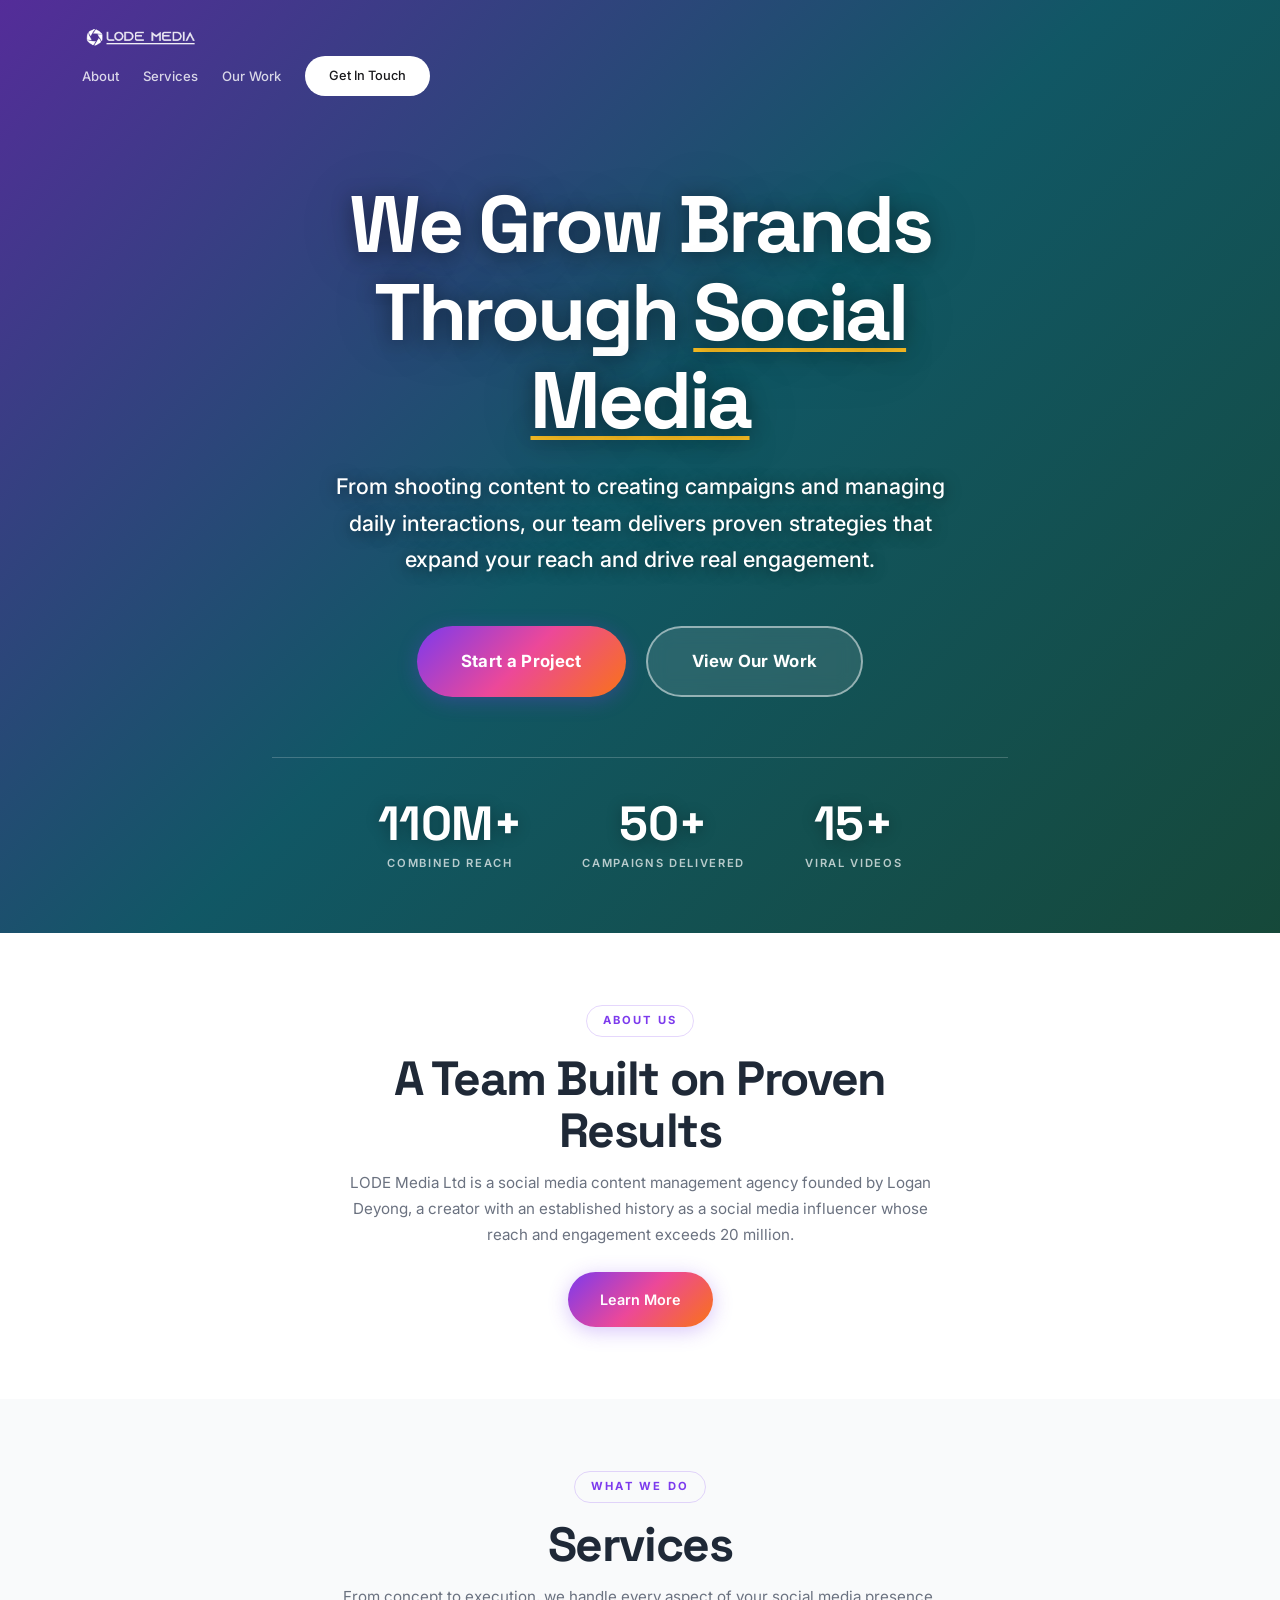
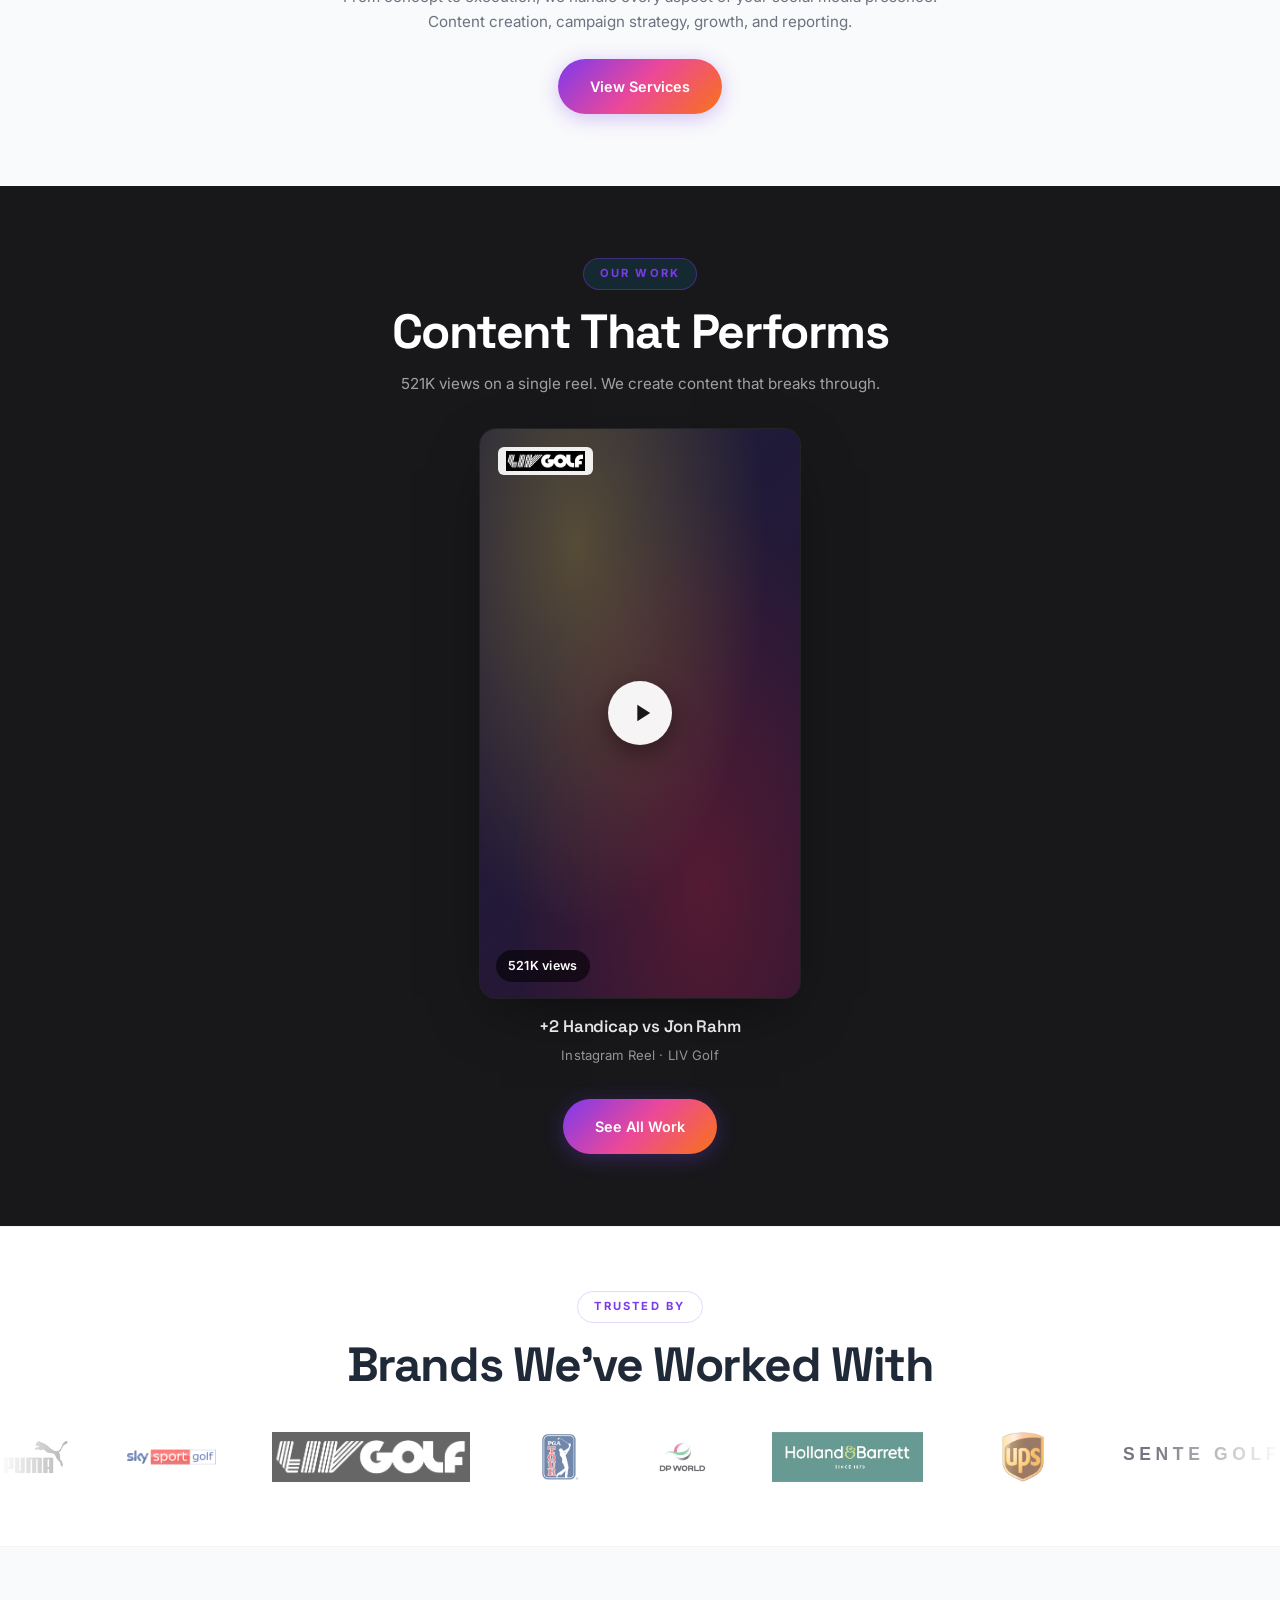
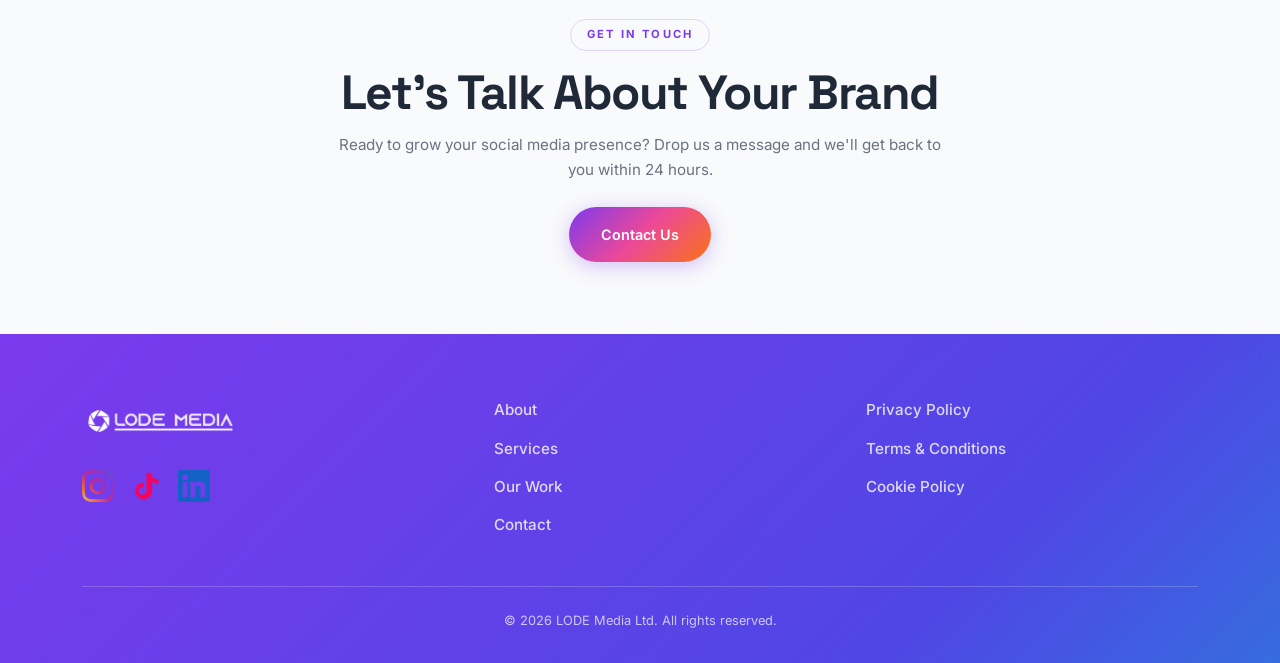
==== index.html @ 6d36bf27 "Add TikTok footer link, set www. as canonical, document IONOS DNS - Add @logandeyonggolf TikTok icon" ====
<!DOCTYPE html>
<html lang="en">
<head>
  <meta charset="UTF-8">
  <meta name="viewport" content="width=device-width, initial-scale=1.0">
  <title>LODE Media | Social Media Content Agency</title>
  <meta name="description" content="LODE Media is a social media content management agency. We shoot content, create campaigns, and manage daily interactions to grow your brand's reach and engagement.">
  <meta name="keywords" content="social media agency, content creation, social media management, digital marketing, brand growth, LODE Media">

  <!-- Open Graph -->
  <meta property="og:title" content="LODE Media | Social Media Content Agency">
  <meta property="og:description" content="We grow brands through social media. Content creation, campaign strategy, and daily management by a team led by influencer Logan Deyong.">
  <meta property="og:type" content="website">
  <meta property="og:url" content="https://www.lodemedia.co.uk">

  <!-- Fonts -->
  <link rel="preconnect" href="https://fonts.googleapis.com">
  <link rel="preconnect" href="https://fonts.gstatic.com" crossorigin>
  <link href="https://fonts.googleapis.com/css2?family=Inter:wght@400;500;600;700&family=Space+Grotesk:wght@500;600;700&display=swap" rel="stylesheet">

  <!-- Styles -->
  <link rel="stylesheet" href="css/style.css">

  <!-- Favicon -->
  <link rel="icon" type="image/png" href="assets/images/lode-media-logo-small.jpg">
</head>
<body>

  <!-- ========== HEADER ========== -->
  <header class="header" id="header">
    <div class="container">
      <a href="index.html" class="logo">
        <img src="assets/images/lode-media-logo.png" alt="LODE Media">
      </a>
      <nav class="nav-links" id="navLinks">
        <a href="about.html">About</a>
        <a href="services.html">Services</a>
        <a href="work.html">Our Work</a>
        <a href="contact.html" class="nav-cta">Get In Touch</a>
      </nav>
      <button class="mobile-toggle" id="mobileToggle" aria-label="Toggle menu">
        <span></span>
        <span></span>
        <span></span>
      </button>
    </div>
  </header>

  <!-- ========== HERO ========== -->
  <section class="hero hero-video" id="hero">
    <video class="hero-video-bg" autoplay muted loop playsinline>
      <source src="assets/video/hero-bg.mp4" type="video/mp4">
    </video>
    <div class="container">
      <div class="hero-content">
        <h1>We Grow Brands Through <span class="gradient-text">Social Media</span></h1>
        <p>From shooting content to creating campaigns and managing daily interactions, our team delivers proven strategies that expand your reach and drive real engagement.</p>
        <div class="hero-buttons">
          <a href="contact.html" class="btn btn-gradient btn-arrow">Start a Project</a>
          <a href="work.html" class="btn btn-outline" style="color: var(--white); border-color: rgba(255,255,255,0.4);">View Our Work</a>
        </div>
        <div class="hero-stats">
          <div class="stat-item">
            <h3 id="reachCounter">100M+</h3>
            <p>Combined Reach</p>
          </div>
          <div class="stat-item">
            <h3>50+</h3>
            <p>Campaigns Delivered</p>
          </div>
          <div class="stat-item">
            <h3>15+</h3>
            <p>Viral Videos</p>
          </div>
        </div>
      </div>
    </div>
  </section>

  <!-- ========== ABOUT TEASER ========== -->
  <div class="section-teaser">
    <div class="container">
      <span class="section-label">About Us</span>
      <h2>A Team Built on Proven Results</h2>
      <p>LODE Media Ltd is a social media content management agency founded by Logan Deyong, a creator with an established history as a social media influencer whose reach and engagement exceeds 20 million.</p>
      <a href="about.html" class="btn btn-primary btn-arrow">Learn More</a>
    </div>
  </div>

  <!-- ========== SERVICES TEASER ========== -->
  <div class="section-teaser alt-bg">
    <div class="container">
      <span class="section-label">What We Do</span>
      <h2>Services</h2>
      <p>From concept to execution, we handle every aspect of your social media presence. Content creation, campaign strategy, growth, and reporting.</p>
      <a href="services.html" class="btn btn-primary btn-arrow">View Services</a>
    </div>
  </div>

  <!-- ========== WORK TEASER ========== -->
  <div class="section-teaser dark-bg">
    <div class="container">
      <span class="section-label" style="background: rgba(0, 194, 255, 0.1); color: var(--teal);">Our Work</span>
      <h2>Content That Performs</h2>
      <p>521K views on a single reel. We create content that breaks through.</p>
      <div class="work-grid" style="max-width: 320px; margin-top: 32px;">
        <a href="https://www.instagram.com/p/DM-zorhtH-h/" target="_blank" rel="noopener" class="work-card" data-brand="liv">
          <div class="work-card-media">
            <div class="work-card-bg" aria-hidden="true"></div>
            <img src="assets/images/brands/liv-golf.jpg" alt="LIV Golf" class="work-card-brand">
            <div class="work-card-play" aria-hidden="true">
              <svg viewBox="0 0 24 24" fill="currentColor"><path d="M8 5v14l11-7z"/></svg>
            </div>
            <div class="work-card-views">521K views</div>
          </div>
          <div class="work-card-meta">
            <h3>+2 Handicap vs Jon Rahm</h3>
            <span class="work-card-platform">Instagram Reel · LIV Golf</span>
          </div>
        </a>
      </div>
      <a href="work.html" class="btn btn-gradient btn-arrow" style="margin-top: 32px;">See All Work</a>
    </div>
  </div>

  <!-- ========== CLIENTS ========== -->
  <section class="clients" id="clients">
    <div class="container">
      <div class="clients-header">
        <span class="section-label">Trusted By</span>
        <h2>Brands We've Worked With</h2>
      </div>
    </div>
    <div class="clients-scroll">
      <div class="clients-track">

        <a class="client-logo" href="https://uk.puma.com" target="_blank" rel="noopener">
          <img src="assets/images/brands/puma.png" alt="PUMA" height="45">
        </a>

        <a class="client-logo" href="https://www.sky.com" target="_blank" rel="noopener">
          <img src="assets/images/brands/sky-sport-golf.png" alt="Sky Sport Golf" height="50">
        </a>

        <a class="client-logo" href="https://www.livgolf.com" target="_blank" rel="noopener">
          <img src="assets/images/brands/liv-golf.jpg" alt="LIV Golf" height="32">
        </a>

        <a class="client-logo" href="https://www.pgatour.com" target="_blank" rel="noopener">
          <img src="assets/images/brands/pga-tour-logo.png" alt="PGA Tour" height="50">
        </a>

        <a class="client-logo" href="https://www.dpworldtour.com" target="_blank" rel="noopener">
          <img src="assets/images/brands/dp-world.jpeg" alt="DP World" height="45">
        </a>

        <a class="client-logo" href="https://www.hollandandbarrett.com" target="_blank" rel="noopener">
          <img src="assets/images/brands/holland-barrett-logo.png" alt="Holland & Barrett" height="36">
        </a>

        <a class="client-logo" href="https://www.ups.com" target="_blank" rel="noopener">
          <img src="assets/images/brands/ups.png" alt="UPS" height="45">
        </a>

        <a class="client-logo" href="https://www.sentegolf.com" target="_blank" rel="noopener">
          <svg viewBox="0 0 175 26" height="24"><text x="0" y="21" font-family="'Montserrat','Helvetica Neue',sans-serif" font-weight="600" font-size="19" fill="#1A1A2E" letter-spacing="5">SENTE GOLF</text></svg>
        </a>

        <!-- Duplicate for seamless loop -->
        <a class="client-logo" href="https://uk.puma.com" target="_blank" rel="noopener">
          <img src="assets/images/brands/puma.png" alt="PUMA" height="45">
        </a>

        <a class="client-logo" href="https://www.sky.com" target="_blank" rel="noopener">
          <img src="assets/images/brands/sky-sport-golf.png" alt="Sky Sport Golf" height="50">
        </a>

        <a class="client-logo" href="https://www.livgolf.com" target="_blank" rel="noopener">
          <img src="assets/images/brands/liv-golf.jpg" alt="LIV Golf" height="32">
        </a>

        <a class="client-logo" href="https://www.pgatour.com" target="_blank" rel="noopener">
          <img src="assets/images/brands/pga-tour-logo.png" alt="PGA Tour" height="50">
        </a>

        <a class="client-logo" href="https://www.dpworldtour.com" target="_blank" rel="noopener">
          <img src="assets/images/brands/dp-world.jpeg" alt="DP World" height="45">
        </a>

        <a class="client-logo" href="https://www.hollandandbarrett.com" target="_blank" rel="noopener">
          <img src="assets/images/brands/holland-barrett-logo.png" alt="Holland & Barrett" height="36">
        </a>

        <a class="client-logo" href="https://www.ups.com" target="_blank" rel="noopener">
          <img src="assets/images/brands/ups.png" alt="UPS" height="45">
        </a>

        <a class="client-logo" href="https://www.sentegolf.com" target="_blank" rel="noopener">
          <svg viewBox="0 0 175 26" height="24"><text x="0" y="21" font-family="'Montserrat','Helvetica Neue',sans-serif" font-weight="600" font-size="19" fill="#1A1A2E" letter-spacing="5">SENTE GOLF</text></svg>
        </a>

      </div>
    </div>
  </section>

  <!-- ========== CONTACT TEASER ========== -->
  <div class="section-teaser alt-bg">
    <div class="container">
      <span class="section-label">Get In Touch</span>
      <h2>Let's Talk About Your Brand</h2>
      <p>Ready to grow your social media presence? Drop us a message and we'll get back to you within 24 hours.</p>
      <a href="contact.html" class="btn btn-primary btn-arrow">Contact Us</a>
    </div>
  </div>

  <!-- ========== FOOTER ========== -->
  <footer class="footer">
    <div class="container">
      <div class="footer-grid">
        <div class="footer-brand">
          <img src="assets/images/lode-media-logo.png" alt="LODE Media">
          <div class="footer-social-icons">
            <a href="https://www.instagram.com/logandeyonggolf/" target="_blank" rel="noopener" aria-label="Instagram">
              <svg viewBox="0 0 24 24" width="28" height="28"><defs><linearGradient id="ig-grad" x1="0%" y1="100%" x2="100%" y2="0%"><stop offset="0%" style="stop-color:#feda75"/><stop offset="20%" style="stop-color:#fa7e1e"/><stop offset="45%" style="stop-color:#d62976"/><stop offset="70%" style="stop-color:#962fbf"/><stop offset="100%" style="stop-color:#4f5bd5"/></linearGradient></defs><path fill="url(#ig-grad)" d="M12 2.163c3.204 0 3.584.012 4.85.07 3.252.148 4.771 1.691 4.919 4.919.058 1.265.069 1.645.069 4.849 0 3.205-.012 3.584-.069 4.849-.149 3.225-1.664 4.771-4.919 4.919-1.266.058-1.644.07-4.85.07-3.204 0-3.584-.012-4.849-.07-3.26-.149-4.771-1.699-4.919-4.92-.058-1.265-.07-1.644-.07-4.849 0-3.204.013-3.583.07-4.849.149-3.227 1.664-4.771 4.919-4.919 1.266-.057 1.645-.069 4.849-.069zM12 0C8.741 0 8.333.014 7.053.072 2.695.272.273 2.69.073 7.052.014 8.333 0 8.741 0 12c0 3.259.014 3.668.072 4.948.2 4.358 2.618 6.78 6.98 6.98C8.333 23.986 8.741 24 12 24c3.259 0 3.668-.014 4.948-.072 4.354-.2 6.782-2.618 6.979-6.98.059-1.28.073-1.689.073-4.948 0-3.259-.014-3.667-.072-4.947-.196-4.354-2.617-6.78-6.979-6.98C15.668.014 15.259 0 12 0zm0 5.838a6.162 6.162 0 100 12.324 6.162 6.162 0 000-12.324zM12 16a4 4 0 110-8 4 4 0 010 8zm6.406-11.845a1.44 1.44 0 100 2.881 1.44 1.44 0 000-2.881z"/></svg>
            </a>
            <a href="https://www.tiktok.com/@logandeyonggolf" target="_blank" rel="noopener" aria-label="TikTok">
              <svg viewBox="0 0 24 24" width="28" height="28"><path fill="#FF004F" d="M19.59 6.69a4.83 4.83 0 0 1-3.77-4.25V2h-3.45v13.67a2.89 2.89 0 0 1-5.2 1.74 2.89 2.89 0 0 1 2.31-4.64 2.93 2.93 0 0 1 .88.13V9.4a6.84 6.84 0 0 0-1-.05A6.33 6.33 0 0 0 5.8 20.1a6.34 6.34 0 0 0 10.86-4.43v-7a8.16 8.16 0 0 0 4.77 1.52v-3.4a4.85 4.85 0 0 1-1.84-.1z"/></svg>
            </a>
            <a href="https://www.linkedin.com/in/logan-deyong-38a0991ba/" target="_blank" rel="noopener" aria-label="LinkedIn">
              <svg viewBox="0 0 24 24" width="28" height="28"><path fill="#0A66C2" d="M20.447 20.452h-3.554v-5.569c0-1.328-.027-3.037-1.852-3.037-1.853 0-2.136 1.445-2.136 2.939v5.667H9.351V9h3.414v1.561h.046c.477-.9 1.637-1.85 3.37-1.85 3.601 0 4.267 2.37 4.267 5.455v6.286zM5.337 7.433a2.062 2.062 0 01-2.063-2.065 2.064 2.064 0 112.063 2.065zm1.782 13.019H3.555V9h3.564v11.452zM22.225 0H1.771C.792 0 0 .774 0 1.729v20.542C0 23.227.792 24 1.771 24h20.451C23.2 24 24 23.227 24 22.271V1.729C24 .774 23.2 0 22.222 0h.003z"/></svg>
            </a>
          </div>
        </div>
        <div class="footer-nav">
          <div class="footer-nav-col">
            <a href="about.html">About</a>
            <a href="services.html">Services</a>
            <a href="work.html">Our Work</a>
            <a href="contact.html">Contact</a>
          </div>
          <div class="footer-nav-col">
            <a href="privacy.html">Privacy Policy</a>
            <a href="terms.html">Terms & Conditions</a>
            <a href="cookies.html">Cookie Policy</a>
          </div>
        </div>
      </div>
      <div class="footer-bottom">
        <p>&copy; 2026 LODE Media Ltd. All rights reserved.</p>
      </div>
    </div>
  </footer>

  <!-- Scripts -->
  <script src="js/main.js"></script>
</body>
</html>
---- css/style.css ----
/* ============================================
   LODE MEDIA - Website Styles v3
   Young, bold, creator energy
   ============================================ */

*, *::before, *::after { box-sizing: border-box; margin: 0; padding: 0; }

:root {
  --purple: #7C3AED;
  --purple-light: #A78BFA;
  --pink: #EC4899;
  --orange: #F97316;
  --yellow: #FBBF24;
  --cyan: #06B6D4;
  --green: #10B981;
  --dark: #18181B;
  --white: #FFFFFF;
  --off-white: #FAFAFA;
  --gray-50: #F9FAFB;
  --gray-100: #F3F4F6;
  --gray-200: #E5E7EB;
  --gray-300: #D1D5DB;
  --gray-400: #9CA3AF;
  --gray-500: #6B7280;
  --gray-600: #4B5563;
  --gray-700: #374151;
  --gray-800: #1F2937;
  --gradient-1: linear-gradient(135deg, #7C3AED, #EC4899, #F97316);
  --gradient-2: linear-gradient(135deg, #06B6D4, #7C3AED);
  --font-main: 'Inter', -apple-system, BlinkMacSystemFont, sans-serif;
  --font-display: 'Space Grotesk', var(--font-main);
  --max-width: 1180px;
  --section-pad: 100px;
  --radius: 16px;
  --radius-sm: 10px;
  --transition: 0.35s cubic-bezier(0.4, 0, 0.2, 1);
}

html { scroll-behavior: smooth; }

body {
  font-family: var(--font-main);
  color: var(--gray-800);
  background: var(--white);
  line-height: 1.6;
  overflow-x: hidden;
  -webkit-font-smoothing: antialiased;
}

a { text-decoration: none; color: inherit; }
img { max-width: 100%; display: block; }
ul { list-style: none; }

.container {
  max-width: var(--max-width);
  margin: 0 auto;
  padding: 0 32px;
}

/* --- Typography --- */
h1, h2, h3, h4 { font-family: var(--font-display); font-weight: 700; line-height: 1.1; }
h1 { font-size: clamp(3rem, 6.5vw, 5rem); letter-spacing: -0.04em; }
h2 { font-size: clamp(2rem, 4vw, 3rem); letter-spacing: -0.03em; }
h3 { font-size: clamp(1.1rem, 2vw, 1.3rem); letter-spacing: -0.01em; }

.gradient-text {
  background: var(--gradient-1);
  -webkit-background-clip: text;
  -webkit-text-fill-color: transparent;
  background-clip: text;
}

.section-label {
  display: inline-block;
  font-size: 0.7rem;
  font-weight: 700;
  letter-spacing: 0.2em;
  text-transform: uppercase;
  background: var(--gradient-1);
  -webkit-background-clip: text;
  -webkit-text-fill-color: transparent;
  background-clip: text;
  margin-bottom: 16px;
  padding: 6px 16px;
  border: 1px solid rgba(124, 58, 237, 0.2);
  border-radius: 50px;
  -webkit-text-fill-color: var(--purple);
  background: none;
  color: var(--purple);
}

.section-subtitle {
  font-size: 1.05rem;
  color: var(--gray-500);
  max-width: 520px;
  line-height: 1.7;
  font-weight: 400;
}

/* --- Buttons --- */
.btn {
  display: inline-flex;
  align-items: center;
  gap: 10px;
  padding: 16px 32px;
  font-family: var(--font-main);
  font-size: 0.9rem;
  font-weight: 600;
  border-radius: 50px;
  border: none;
  cursor: pointer;
  transition: var(--transition);
}

.btn-primary {
  background: var(--gradient-1);
  color: var(--white);
  box-shadow: 0 4px 20px rgba(124, 58, 237, 0.3);
}
.btn-primary:hover {
  transform: translateY(-2px);
  box-shadow: 0 8px 30px rgba(124, 58, 237, 0.4);
}

.btn-gradient {
  background: var(--gradient-1);
  color: var(--white);
  box-shadow: 0 4px 20px rgba(124, 58, 237, 0.3);
}
.btn-gradient:hover {
  transform: translateY(-2px);
  box-shadow: 0 8px 30px rgba(124, 58, 237, 0.5);
}

.btn-secondary {
  background: var(--white);
  color: var(--dark);
  border: 2px solid var(--gray-200);
}
.btn-secondary:hover {
  border-color: var(--purple);
  color: var(--purple);
}

.btn-outline {
  display: inline-block;
  padding: 14px 32px;
  border: 2px solid var(--purple);
  border-radius: 50px;
  color: var(--purple);
  font-size: 0.9rem;
  font-weight: 600;
  text-decoration: none;
  transition: var(--transition);
}
.btn-outline:hover {
  background: var(--purple);
  color: var(--white);
}

/* ============================================
   HEADER
   ============================================ */
.header {
  position: fixed;
  top: 0;
  left: 0;
  right: 0;
  z-index: 100;
  padding: 20px 0;
  transition: var(--transition);
}

.header.scrolled {
  background: rgba(255, 255, 255, 1);
  backdrop-filter: blur(20px);
  box-shadow: 0 2px 20px rgba(0, 0, 0, 0.08);
  padding: 14px 0;
}

.header-inner {
  display: flex;
  justify-content: space-between;
  align-items: center;
}

.logo img {
  height: 36px;
  width: auto;
  filter: brightness(0) invert(1);
  transition: var(--transition);
}

.header.scrolled .logo img {
  filter: none;
}

.nav-links {
  display: flex;
  gap: 24px;
  align-items: center;
  flex-wrap: nowrap;
}

.nav-links a {
  font-size: 0.82rem;
  white-space: nowrap;
  font-weight: 500;
  color: rgba(255, 255, 255, 0.8);
  transition: var(--transition);
}

.header.scrolled .nav-links a {
  color: var(--gray-600);
}

.nav-links a:hover {
  color: var(--white);
}

.header.scrolled .nav-links a:hover {
  color: var(--purple);
}

.nav-home {
  font-weight: 700 !important;
  color: var(--white) !important;
  -webkit-text-fill-color: var(--white) !important;
  background: rgba(255, 255, 255, 0.2) !important;
  padding: 6px 16px !important;
  border-radius: 50px !important;
}

.nav-home:hover {
  background: rgba(255, 255, 255, 0.3) !important;
}

.header.scrolled .nav-home {
  color: var(--purple) !important;
  -webkit-text-fill-color: var(--purple) !important;
  background: linear-gradient(135deg, #F5F3FF, #EDE9FE) !important;
}

.header.scrolled .nav-home:hover {
  background: var(--purple) !important;
  color: var(--white) !important;
  -webkit-text-fill-color: var(--white) !important;
}

.nav-cta {
  padding: 10px 24px !important;
  font-size: 0.8rem !important;
  background: var(--white) !important;
  color: var(--dark) !important;
  border-radius: 50px;
  font-weight: 600;
}

.header.scrolled .nav-cta {
  background: var(--gradient-1) !important;
  color: var(--white) !important;
}

.mobile-toggle {
  display: none;
  flex-direction: column;
  gap: 5px;
  background: none;
  border: none;
  cursor: pointer;
  padding: 4px;
}

.mobile-toggle span {
  display: block;
  width: 24px;
  height: 2px;
  background: var(--white);
  transition: var(--transition);
}

.header.scrolled .mobile-toggle span {
  background: var(--dark);
}

/* ============================================
   HERO — bright gradient background
   ============================================ */
.hero {
  min-height: 100vh;
  display: flex;
  align-items: center;
  justify-content: center;
  padding-top: 180px;
  padding-bottom: 60px;
  position: relative;
  overflow: hidden;
  background: linear-gradient(135deg, #7C3AED 0%, #4F46E5 25%, #06B6D4 50%, #10B981 75%, #FBBF24 100%);
  background-size: 300% 300%;
  animation: gradientShift 12s ease infinite;
}

@keyframes gradientShift {
  0% { background-position: 0% 50%; }
  50% { background-position: 100% 50%; }
  100% { background-position: 0% 50%; }
}

.hero::after {
  content: '';
  position: absolute;
  inset: 0;
  background: rgba(0, 0, 0, 0.15);
}

/* Video background hero */
.hero-video {
  background: var(--dark);
}

.hero-video-bg {
  position: absolute;
  inset: 0;
  width: 100%;
  height: 100%;
  object-fit: cover;
  z-index: 0;
  opacity: 0.4;
}

.hero-video::after {
  background: linear-gradient(135deg, rgba(124, 58, 237, 0.6) 0%, rgba(6, 182, 212, 0.4) 50%, rgba(16, 185, 129, 0.3) 100%);
  z-index: 1;
}

.hero-content {
  position: relative;
  z-index: 2;
  text-align: center;
  max-width: 800px;
  margin: 0 auto;
  padding: 0 32px;
}

.hero h1 {
  color: var(--white);
  margin-bottom: 24px;
  text-shadow: 0 2px 20px rgba(0, 0, 0, 0.4), 0 4px 60px rgba(0, 0, 0, 0.2);
  font-weight: 800;
}

.hero h1 .gradient-text {
  background: none;
  -webkit-text-fill-color: var(--white);
  text-decoration: underline;
  text-decoration-color: var(--yellow);
  text-underline-offset: 8px;
  text-decoration-thickness: 4px;
}

.hero-sub, .hero-content > p {
  font-size: 1.35rem;
  color: var(--white);
  max-width: 620px;
  margin: 0 auto 48px;
  line-height: 1.7;
  font-weight: 500;
  text-shadow: 0 2px 15px rgba(0, 0, 0, 0.5);
}

.hero-buttons {
  display: flex;
  gap: 20px;
  justify-content: center;
  flex-wrap: wrap;
  margin-bottom: 60px;
}

.hero-buttons .btn {
  padding: 20px 44px;
  font-size: 1.05rem;
  font-weight: 700;
  letter-spacing: 0.02em;
  text-shadow: none;
}

.hero-buttons .btn-outline {
  color: var(--white) !important;
  border-color: rgba(255, 255, 255, 0.5) !important;
  border-width: 2px;
  background: rgba(255, 255, 255, 0.1);
  backdrop-filter: blur(10px);
}

.hero-buttons .btn-outline:hover {
  background: var(--white) !important;
  color: var(--dark) !important;
  border-color: var(--white) !important;
}

.hero-stats {
  display: flex;
  justify-content: center;
  gap: 60px;
  padding-top: 40px;
  border-top: 1px solid rgba(255, 255, 255, 0.2);
}

.hero-stat h3, .stat-item h3 {
  font-size: 3rem;
  color: var(--white);
  font-weight: 900;
  text-shadow: 0 2px 15px rgba(0, 0, 0, 0.3);
}

.hero-stat p, .stat-item p {
  font-size: 0.7rem;
  text-transform: uppercase;
  letter-spacing: 0.15em;
  color: rgba(255, 255, 255, 0.7);
  font-weight: 600;
  margin-top: 4px;
}

/* ============================================
   ABOUT
   ============================================ */
.about {
  padding: var(--section-pad) 0;
  background: var(--white);
}

.about-content {
  display: grid;
  grid-template-columns: 1fr 1fr;
  gap: 80px;
  align-items: start;
}

.about-text h2 { margin-bottom: 24px; }
.about-text p { margin-bottom: 16px; color: var(--gray-600); font-size: 0.95rem; }

.about-features {
  display: grid;
  gap: 20px;
  margin-top: 32px;
}

.about-feature {
  display: flex;
  align-items: flex-start;
  gap: 20px;
  padding: 28px 24px;
  background: var(--gray-50);
  border-radius: var(--radius);
  border-left: 4px solid var(--purple);
  transition: var(--transition);
}

.about-feature:hover {
  background: #F5F3FF;
  transform: translateX(6px);
  box-shadow: 0 8px 30px rgba(124, 58, 237, 0.1);
}

.about-feature-icon {
  width: 52px;
  height: 52px;
  border-radius: 14px;
  background: var(--gradient-1);
  display: flex;
  align-items: center;
  justify-content: center;
  flex-shrink: 0;
}

.about-feature-icon svg {
  width: 26px;
  height: 26px;
  stroke: white;
  fill: none;
  stroke-width: 2;
}

.about-feature h3, .about-feature h4 { margin-bottom: 6px; font-size: 1.3rem; font-weight: 800; }
.about-feature p { font-size: 1rem; color: var(--gray-500); margin: 0; line-height: 1.6; }

.about-image-wrap {
  position: relative;
  border-radius: var(--radius);
  overflow: hidden;
}

.about-image-placeholder {
  aspect-ratio: 4/5;
  background: linear-gradient(135deg, #F5F3FF, #EDE9FE, #DDD6FE);
  display: flex;
  flex-direction: column;
  align-items: center;
  justify-content: center;
  gap: 8px;
  color: var(--purple-light);
  font-size: 0.85rem;
  border-radius: var(--radius);
}

/* --- Page Hero (sub-pages) --- */
.page-hero {
  padding: 180px 0 60px;
  background: linear-gradient(135deg, #7C3AED 0%, #4F46E5 30%, #06B6D4 60%, #10B981 100%);
  background-size: 300% 300%;
  animation: gradientShift 12s ease infinite;
  text-align: center;
}

.page-hero-video {
  position: relative;
  overflow: hidden;
}

.page-hero-video-bg {
  position: absolute;
  inset: 0;
  width: 100%;
  height: 100%;
  object-fit: cover;
  z-index: 0;
  opacity: 0.35;
}

.page-hero-video::after {
  content: '';
  position: absolute;
  inset: 0;
  background: linear-gradient(135deg, rgba(124, 58, 237, 0.7) 0%, rgba(6, 182, 212, 0.5) 50%, rgba(16, 185, 129, 0.4) 100%);
  z-index: 1;
}

.page-hero .section-label {
  color: rgba(255, 255, 255, 0.8);
  border-color: rgba(255, 255, 255, 0.3);
}

.page-hero h1 {
  color: var(--white);
  text-shadow: 0 2px 20px rgba(0, 0, 0, 0.2);
}

/* --- Founder Section --- */
.founder {
  padding: var(--section-pad) 0;
  background: var(--white);
}

.founder-layout {
  display: grid;
  grid-template-columns: 400px 1fr;
  gap: 60px;
  align-items: start;
}

.founder-image {
  position: sticky;
  top: 100px;
}

.founder-image .instagram-media {
  margin: 0 !important;
  max-width: 100% !important;
  border-radius: var(--radius) !important;
}

.founder-video {
  width: 100%;
  border-radius: var(--radius);
  object-fit: cover;
  aspect-ratio: 9 / 16;
  max-height: 600px;
}

.founder-story h2 {
  font-size: 2.8rem;
  font-weight: 900;
  margin-bottom: 8px;
}

.founder-tagline {
  font-size: 1.3rem;
  font-weight: 600;
  color: var(--purple);
  margin-bottom: 32px !important;
  font-style: italic;
}

.founder-story p {
  font-size: 1.05rem;
  line-height: 1.8;
  color: var(--gray-600);
  margin-bottom: 20px;
}

.founder-story p strong {
  color: var(--dark);
}

.founder-closing {
  font-size: 1.15rem !important;
  color: var(--dark) !important;
  margin-top: 32px !important;
  padding-top: 24px;
  border-top: 2px solid var(--purple);
}

.about-features-section {
  padding: 80px 0;
  background: var(--gray-50);
}

.about-features-grid {
  display: grid;
  grid-template-columns: repeat(3, 1fr);
  gap: 24px;
}

@media (max-width: 1024px) {
  .founder-layout {
    grid-template-columns: 1fr;
  }
  .founder-image {
    position: static;
    max-width: 400px;
    margin: 0 auto;
  }
  .about-features-grid {
    grid-template-columns: 1fr;
  }
}

.about-image-placeholder svg {
  width: 40px;
  height: 40px;
  stroke: var(--purple-light);
  fill: none;
  stroke-width: 1.5;
}

/* ============================================
   SERVICES — bright cards
   ============================================ */
.services {
  padding: var(--section-pad) 0;
  background: var(--gray-50);
}

.services-header {
  text-align: center;
  margin-bottom: 56px;
}
.services-header .section-subtitle { margin: 12px auto 0; }

.services-grid {
  display: grid;
  grid-template-columns: repeat(3, 1fr);
  gap: 20px;
}

.service-card {
  padding: 32px 28px;
  background: var(--white);
  border-radius: var(--radius);
  border: 1px solid var(--gray-100);
  transition: var(--transition);
}

.service-card:hover {
  border-color: var(--purple);
  transform: translateY(-4px);
  box-shadow: 0 12px 40px rgba(124, 58, 237, 0.1);
}

.service-card-icon, .service-icon {
  width: 48px;
  height: 48px;
  border-radius: 12px;
  background: linear-gradient(135deg, #F5F3FF, #EDE9FE);
  display: flex;
  align-items: center;
  justify-content: center;
  margin-bottom: 20px;
  flex-shrink: 0;
}

.service-card-icon svg, .service-icon svg {
  width: 24px;
  height: 24px;
  stroke: var(--purple);
  fill: none;
  stroke-width: 2;
}

.service-card h3 { margin-bottom: 10px; }
.service-card p { font-size: 0.88rem; color: var(--gray-500); line-height: 1.6; }

/* ============================================
   WORK — self-hosted-ready video cards
   ============================================ */
.work {
  padding: var(--section-pad) 0;
  background: var(--dark);
  color: var(--white);
}

.work-header {
  text-align: center;
  margin-bottom: 56px;
}

.work-header .section-label {
  border-color: rgba(124, 58, 237, 0.4);
  color: var(--purple-light);
}

.work-header h2 { color: var(--white); }
.work-header .section-subtitle { color: rgba(255, 255, 255, 0.6); margin: 12px auto 0; }

.work-grid {
  display: grid;
  grid-template-columns: repeat(auto-fit, minmax(260px, 320px));
  gap: 32px;
  max-width: 1100px;
  margin: 0 auto;
  justify-content: center;
}

.work-card {
  display: block;
  text-decoration: none;
  color: inherit;
  transition: transform 0.35s ease;
}

.work-card:hover { transform: translateY(-6px); }

.work-card-media {
  position: relative;
  aspect-ratio: 9 / 16;
  border-radius: var(--radius);
  overflow: hidden;
  background: #1a1f2e;
  box-shadow: 0 20px 60px -20px rgba(0, 0, 0, 0.6);
  transition: box-shadow 0.35s ease, outline 0.2s ease;
  outline: 1px solid rgba(255, 255, 255, 0.06);
}

.work-card:hover .work-card-media {
  box-shadow: 0 30px 80px -20px rgba(59, 123, 246, 0.4);
  outline-color: rgba(0, 194, 255, 0.4);
}

/* Per-brand gradient backdrop until real MP4 posters land */
.work-card-bg {
  position: absolute;
  inset: 0;
  background: radial-gradient(ellipse at 30% 20%, rgba(59, 123, 246, 0.35), transparent 60%),
              radial-gradient(ellipse at 70% 80%, rgba(0, 194, 255, 0.25), transparent 60%),
              linear-gradient(135deg, #0F1729 0%, #1A2540 100%);
}

.work-card[data-brand="liv"] .work-card-bg {
  background: radial-gradient(ellipse at 30% 20%, rgba(255, 220, 50, 0.25), transparent 60%),
              radial-gradient(ellipse at 70% 80%, rgba(220, 38, 38, 0.25), transparent 60%),
              linear-gradient(135deg, #1a1d3a 0%, #2a1535 100%);
}

.work-card[data-brand="puma"] .work-card-bg {
  background: radial-gradient(ellipse at 30% 20%, rgba(255, 100, 50, 0.3), transparent 60%),
              radial-gradient(ellipse at 70% 80%, rgba(60, 30, 20, 0.5), transparent 60%),
              linear-gradient(135deg, #1f1410 0%, #2e1a0f 100%);
}

.work-card-brand {
  position: absolute;
  top: 18px;
  left: 18px;
  height: 28px;
  width: auto;
  max-width: 70%;
  object-fit: contain;
  background: rgba(255, 255, 255, 0.92);
  padding: 4px 8px;
  border-radius: 6px;
  z-index: 2;
}

.work-card-play {
  position: absolute;
  top: 50%;
  left: 50%;
  transform: translate(-50%, -50%) scale(1);
  width: 64px;
  height: 64px;
  border-radius: 50%;
  background: rgba(255, 255, 255, 0.95);
  display: flex;
  align-items: center;
  justify-content: center;
  color: var(--dark);
  z-index: 2;
  transition: transform 0.3s ease, background 0.2s ease;
  box-shadow: 0 8px 24px rgba(0, 0, 0, 0.4);
}

.work-card-play svg {
  width: 28px;
  height: 28px;
  margin-left: 3px;
}

.work-card:hover .work-card-play {
  transform: translate(-50%, -50%) scale(1.08);
  background: var(--white);
}

.work-card-views {
  position: absolute;
  bottom: 16px;
  left: 16px;
  z-index: 2;
  background: rgba(0, 0, 0, 0.55);
  backdrop-filter: blur(8px);
  -webkit-backdrop-filter: blur(8px);
  color: var(--white);
  font-size: 0.78rem;
  font-weight: 600;
  padding: 6px 12px;
  border-radius: 999px;
  letter-spacing: 0.02em;
}

.work-card-meta {
  padding: 18px 4px 0;
}

.work-card-meta h3 {
  font-size: 1.05rem;
  font-weight: 600;
  color: var(--white);
  margin: 0 0 4px;
  line-height: 1.3;
}

.work-card-platform {
  font-size: 0.82rem;
  color: rgba(255, 255, 255, 0.55);
  letter-spacing: 0.01em;
}

.work-cta {
  text-align: center;
  margin-top: 40px;
}

.work-cta .btn-outline {
  border-color: rgba(255, 255, 255, 0.3);
  color: var(--white);
}
.work-cta .btn-outline:hover {
  background: var(--white);
  color: var(--dark);
  border-color: var(--white);
}

/* ============================================
   CLIENTS — scrolling logos
   ============================================ */
.clients {
  padding: 64px 0;
  background: var(--white);
  overflow: hidden;
  border-top: 1px solid var(--gray-100);
  border-bottom: 1px solid var(--gray-100);
}

.clients-header {
  text-align: center;
  margin-bottom: 40px;
}

.clients-scroll {
  overflow: hidden;
  mask-image: linear-gradient(to right, transparent, black 10%, black 90%, transparent);
  -webkit-mask-image: linear-gradient(to right, transparent, black 10%, black 90%, transparent);
}

.clients-track {
  display: flex;
  gap: 56px;
  align-items: center;
  animation: scroll 30s linear infinite;
  width: max-content;
}

@keyframes scroll {
  0% { transform: translateX(0); }
  100% { transform: translateX(-50%); }
}

.client-logo {
  flex-shrink: 0;
  opacity: 0.6;
  transition: var(--transition);
}

.client-logo:hover {
  opacity: 1;
  transform: scale(1.05);
}

.client-logo img {
  height: auto;
  max-height: 50px;
  object-fit: contain;
}

.client-logo svg {
  height: auto;
}

/* ============================================
   PACKAGES — with featured gradient card
   ============================================ */
.packages {
  padding: var(--section-pad) 0;
  background: var(--gray-50);
}

.packages-header {
  text-align: center;
  margin-bottom: 56px;
}
.packages-header .section-subtitle { margin: 12px auto 0; }

.packages-grid {
  display: grid;
  grid-template-columns: repeat(3, 1fr);
  gap: 24px;
}

.package-card {
  padding: 40px 32px;
  background: var(--white);
  border-radius: var(--radius);
  border: 2px solid var(--gray-100);
  transition: var(--transition);
}

.package-card:hover {
  transform: translateY(-4px);
  box-shadow: 0 12px 40px rgba(0, 0, 0, 0.08);
}

.package-card.featured {
  background: var(--gradient-1);
  border: none;
  color: var(--white);
  position: relative;
  transform: scale(1.04);
}

.package-card.featured:hover {
  transform: scale(1.06);
}

.package-badge {
  display: inline-block;
  font-size: 0.65rem;
  font-weight: 700;
  text-transform: uppercase;
  letter-spacing: 0.15em;
  padding: 6px 14px;
  border-radius: 50px;
  background: rgba(255, 255, 255, 0.2);
  color: var(--white);
  margin-bottom: 16px;
}

.package-name {
  font-size: 1.3rem;
  font-weight: 700;
  margin-bottom: 8px;
}

.package-desc {
  font-size: 0.88rem;
  opacity: 0.7;
  margin-bottom: 24px;
}

.package-price {
  font-size: 2.8rem;
  font-weight: 800;
  margin-bottom: 4px;
}

.package-price span {
  font-size: 0.85rem;
  font-weight: 400;
  opacity: 0.6;
}

.package-divider {
  height: 1px;
  background: var(--gray-200);
  margin: 24px 0;
}

.featured .package-divider {
  background: rgba(255, 255, 255, 0.2);
}

.package-features {
  display: flex;
  flex-direction: column;
  gap: 12px;
  margin-bottom: 32px;
}

.package-features li {
  display: flex;
  align-items: center;
  gap: 10px;
  font-size: 0.88rem;
}

.package-features li svg {
  width: 18px;
  height: 18px;
  stroke: var(--green);
  fill: none;
  stroke-width: 2.5;
  flex-shrink: 0;
}

.featured .package-features li svg {
  stroke: var(--white);
}

.package-card .btn {
  width: 100%;
  justify-content: center;
}

.featured .btn-primary {
  background: var(--white);
  color: var(--purple);
  box-shadow: none;
}

/* ============================================
   CONTACT
   ============================================ */
.contact {
  padding: var(--section-pad) 0;
  background: var(--white);
}

.contact-layout {
  display: grid;
  grid-template-columns: 1fr 1fr;
  gap: 80px;
  align-items: start;
}

.contact-info h2 { margin-bottom: 16px; }
.contact-info > p { color: var(--gray-500); font-size: 0.95rem; margin-bottom: 40px; }

.contact-details { display: flex; flex-direction: column; gap: 24px; }

.contact-detail {
  display: flex;
  align-items: center;
  gap: 16px;
}

.contact-detail-icon {
  width: 44px;
  height: 44px;
  border-radius: 12px;
  background: linear-gradient(135deg, #F5F3FF, #EDE9FE);
  display: flex;
  align-items: center;
  justify-content: center;
  flex-shrink: 0;
}

.contact-detail-icon svg {
  width: 20px;
  height: 20px;
  stroke: var(--purple);
  fill: none;
  stroke-width: 2;
}

.contact-detail p { font-size: 0.9rem; color: var(--gray-600); }
.contact-detail a { color: var(--purple); font-weight: 500; }

.contact-form {
  background: var(--gray-50);
  padding: 40px;
  border-radius: var(--radius);
}

.form-group { margin-bottom: 20px; }
.form-group label {
  display: block;
  font-size: 0.85rem;
  font-weight: 600;
  margin-bottom: 6px;
  color: var(--gray-700);
}

.form-group input,
.form-group select,
.form-group textarea {
  width: 100%;
  padding: 14px 16px;
  border: 1px solid var(--gray-200);
  border-radius: var(--radius-sm);
  font-family: var(--font-main);
  font-size: 0.9rem;
  background: var(--white);
  color: var(--dark);
  transition: var(--transition);
}

.form-group input:focus,
.form-group select:focus,
.form-group textarea:focus {
  outline: none;
  border-color: var(--purple);
  box-shadow: 0 0 0 3px rgba(124, 58, 237, 0.1);
}

.form-group textarea { resize: vertical; min-height: 120px; }

.form-status { margin-top: 12px; font-size: 0.85rem; }

/* --- Contact method icons --- */
.contact-method-icon {
  width: 48px;
  height: 48px;
  border-radius: 12px;
  background: linear-gradient(135deg, #F5F3FF, #EDE9FE);
  display: flex;
  align-items: center;
  justify-content: center;
  flex-shrink: 0;
}

.contact-method-icon svg {
  width: 22px;
  height: 22px;
  stroke: var(--purple);
}

.contact-method {
  display: flex;
  align-items: center;
  gap: 16px;
}

.contact-methods {
  display: flex;
  flex-direction: column;
  gap: 24px;
}

/* --- Feature icons (about page) --- */
.feature-icon {
  width: 48px;
  height: 48px;
  border-radius: 12px;
  background: linear-gradient(135deg, #F5F3FF, #EDE9FE);
  display: flex;
  align-items: center;
  justify-content: center;
  flex-shrink: 0;
}

.feature-icon svg {
  width: 22px;
  height: 22px;
  stroke: var(--purple);
  fill: none;
}

/* ============================================
   HOMEPAGE TEASERS
   ============================================ */
.section-teaser {
  padding: 72px 0;
  text-align: center;
}

.section-teaser .container {
  max-width: 680px;
}

.section-teaser h2 {
  margin-bottom: 12px;
}

.section-teaser p {
  color: var(--gray-500);
  font-size: 0.95rem;
  margin-bottom: 24px;
  line-height: 1.7;
}

.section-teaser .btn-outline {
  margin-top: 8px;
}

.section-teaser.alt-bg {
  background: var(--gray-50);
}

.section-teaser.dark-bg {
  background: var(--dark);
  color: var(--white);
}

.section-teaser.dark-bg h2 { color: var(--white); }
.section-teaser.dark-bg p { color: rgba(255, 255, 255, 0.6); }

.section-teaser.dark-bg .section-label {
  border-color: rgba(124, 58, 237, 0.4);
  color: var(--purple-light);
}

.section-teaser.dark-bg .btn-outline {
  border-color: rgba(255, 255, 255, 0.3);
  color: var(--white);
}
.section-teaser.dark-bg .btn-outline:hover {
  background: var(--white);
  color: var(--dark);
  border-color: var(--white);
}

.home-work-preview {
  max-width: 500px;
  margin: 0 auto;
  padding: 0 32px 48px;
}

.home-work-preview .instagram-media {
  margin: 0 auto !important;
  max-width: 100% !important;
  border-radius: var(--radius) !important;
}

/* ============================================
   FOOTER
   ============================================ */
footer {
  background: linear-gradient(135deg, #7C3AED 0%, #4F46E5 25%, #06B6D4 50%, #10B981 75%, #FBBF24 100%);
  background-size: 300% 300%;
  animation: gradientShift 12s ease infinite;
  color: rgba(255, 255, 255, 0.9);
  padding: 64px 0 32px;
}

.footer-grid {
  display: grid;
  grid-template-columns: 1fr 2fr;
  gap: 60px;
  align-items: start;
  margin-bottom: 48px;
}

.footer-brand img {
  height: 48px;
  margin-bottom: 24px;
  filter: brightness(0) invert(1);
}

.footer-social-icons {
  display: flex;
  gap: 16px;
  align-items: center;
}

.footer-social-icons a {
  display: flex;
  align-items: center;
  justify-content: center;
  transition: var(--transition);
  opacity: 0.9;
}

.footer-social-icons a:hover {
  transform: scale(1.15);
  opacity: 1;
}

.footer-social-icons svg {
  width: 32px;
  height: 32px;
}

.footer-nav {
  display: grid;
  grid-template-columns: 1fr 1fr;
  gap: 40px;
}

.footer-nav-col {
  display: flex;
  flex-direction: column;
  gap: 14px;
}

.footer-nav-col a {
  font-size: 0.95rem;
  color: rgba(255, 255, 255, 0.8);
  transition: var(--transition);
  font-weight: 500;
}

.footer-nav-col a:hover {
  color: var(--white);
  text-decoration: underline;
  text-underline-offset: 4px;
}

.footer-bottom {
  border-top: 1px solid rgba(255, 255, 255, 0.2);
  padding-top: 24px;
  text-align: center;
  font-size: 0.8rem;
  color: rgba(255, 255, 255, 0.7);
}

/* ============================================
   RESPONSIVE
   ============================================ */
@media (max-width: 1024px) {
  .nav-links { display: none; }
  .mobile-toggle { display: flex; }

  .nav-links.active {
    display: flex;
    flex-direction: column;
    position: absolute;
    top: 100%;
    left: 0;
    right: 0;
    background: var(--white);
    padding: 24px 32px;
    box-shadow: 0 10px 40px rgba(0, 0, 0, 0.1);
    border-radius: 0 0 var(--radius) var(--radius);
  }

  .nav-links.active a { color: var(--gray-700); }

  .about-content,
  .contact-layout { grid-template-columns: 1fr; gap: 40px; }

  .services-grid,
  .packages-grid { grid-template-columns: repeat(2, 1fr); }

  .work-grid { gap: 24px; }

  .footer-grid { grid-template-columns: repeat(2, 1fr); }

  .hero-stats { gap: 40px; }

  .package-card.featured { transform: scale(1); }
}

@media (max-width: 768px) {
  .services-grid,
  .packages-grid { grid-template-columns: 1fr; }

  .hero-stats { flex-direction: column; gap: 24px; }

  .hero h1 { font-size: 2.5rem; }

  .footer-grid { grid-template-columns: 1fr; }

  .footer-bottom { flex-direction: column; gap: 8px; }
}

@media (max-width: 640px) {
  .work-grid {
    grid-template-columns: minmax(0, 320px);
    justify-content: center;
  }

  .hero-buttons { flex-direction: column; align-items: center; }
  .hero-buttons .btn { width: 100%; max-width: 280px; justify-content: center; }
}

/* ========== POLICY PAGES ========== */
.policy-content {
  padding: 4rem 0 6rem;
}

.policy-content .container {
  max-width: 800px;
}

.policy-updated {
  color: var(--gray-400);
  font-size: 0.875rem;
  margin-bottom: 2rem;
}

.policy-content h2 {
  font-family: 'Space Grotesk', sans-serif;
  font-size: 2rem;
  margin-bottom: 1.5rem;
  color: var(--dark);
}

.policy-content h3 {
  font-family: 'Space Grotesk', sans-serif;
  font-size: 1.25rem;
  margin-top: 2.5rem;
  margin-bottom: 1rem;
  color: var(--dark);
}

.policy-content h4 {
  font-family: 'Space Grotesk', sans-serif;
  font-size: 1.1rem;
  margin-top: 1.5rem;
  margin-bottom: 0.75rem;
  color: var(--dark);
}

.policy-content p {
  color: var(--gray-600);
  line-height: 1.8;
  margin-bottom: 1rem;
}

.policy-content ul {
  color: var(--gray-600);
  line-height: 1.8;
  margin-bottom: 1rem;
  padding-left: 1.5rem;
  list-style: disc;
}

.policy-content li {
  margin-bottom: 0.5rem;
}

.policy-content a {
  color: var(--purple);
  text-decoration: underline;
  text-underline-offset: 2px;
}

.policy-content a:hover {
  color: var(--pink);
}

.cookie-table {
  width: 100%;
  border-collapse: collapse;
  margin: 1.5rem 0;
}

.cookie-table th,
.cookie-table td {
  padding: 0.75rem 1rem;
  text-align: left;
  border: 1px solid var(--gray-200);
  color: var(--gray-600);
  font-size: 0.9rem;
}

.cookie-table th {
  background: var(--gray-50);
  color: var(--dark);
  font-weight: 600;
  font-family: 'Space Grotesk', sans-serif;
}
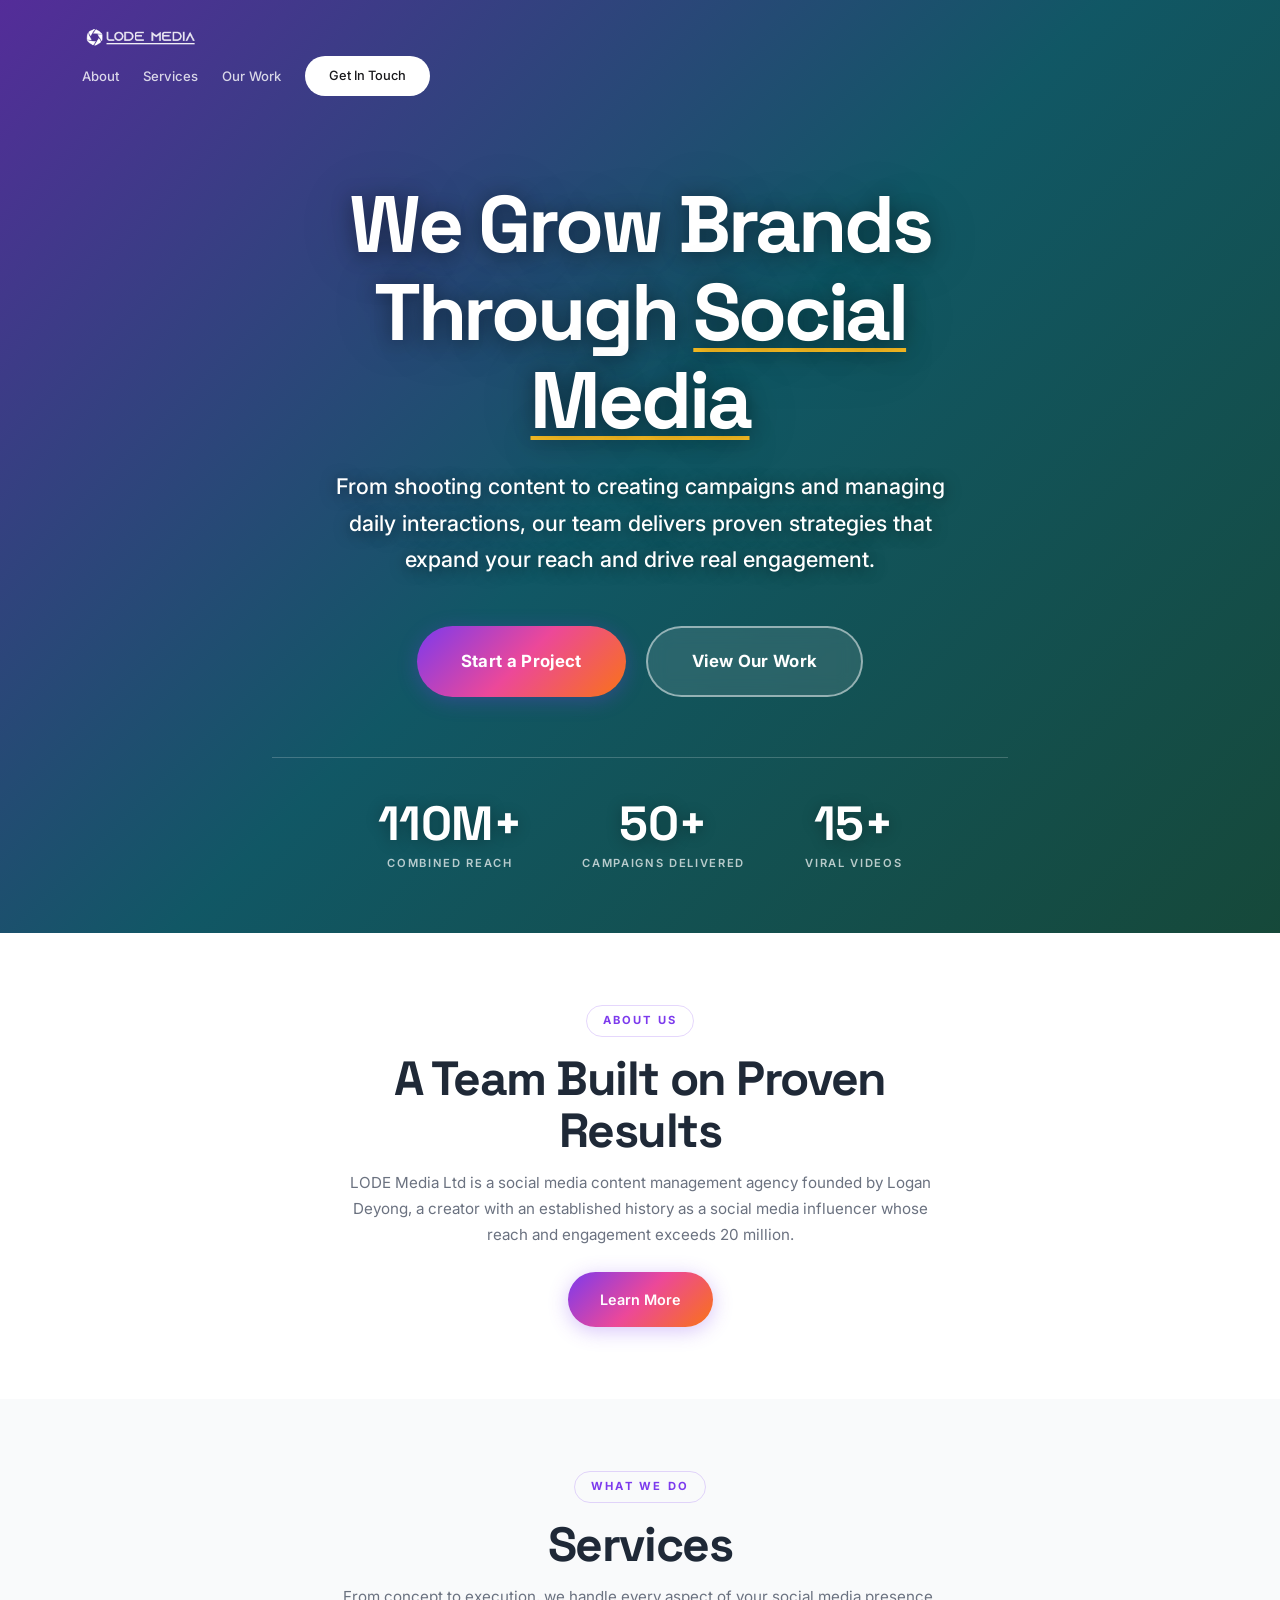
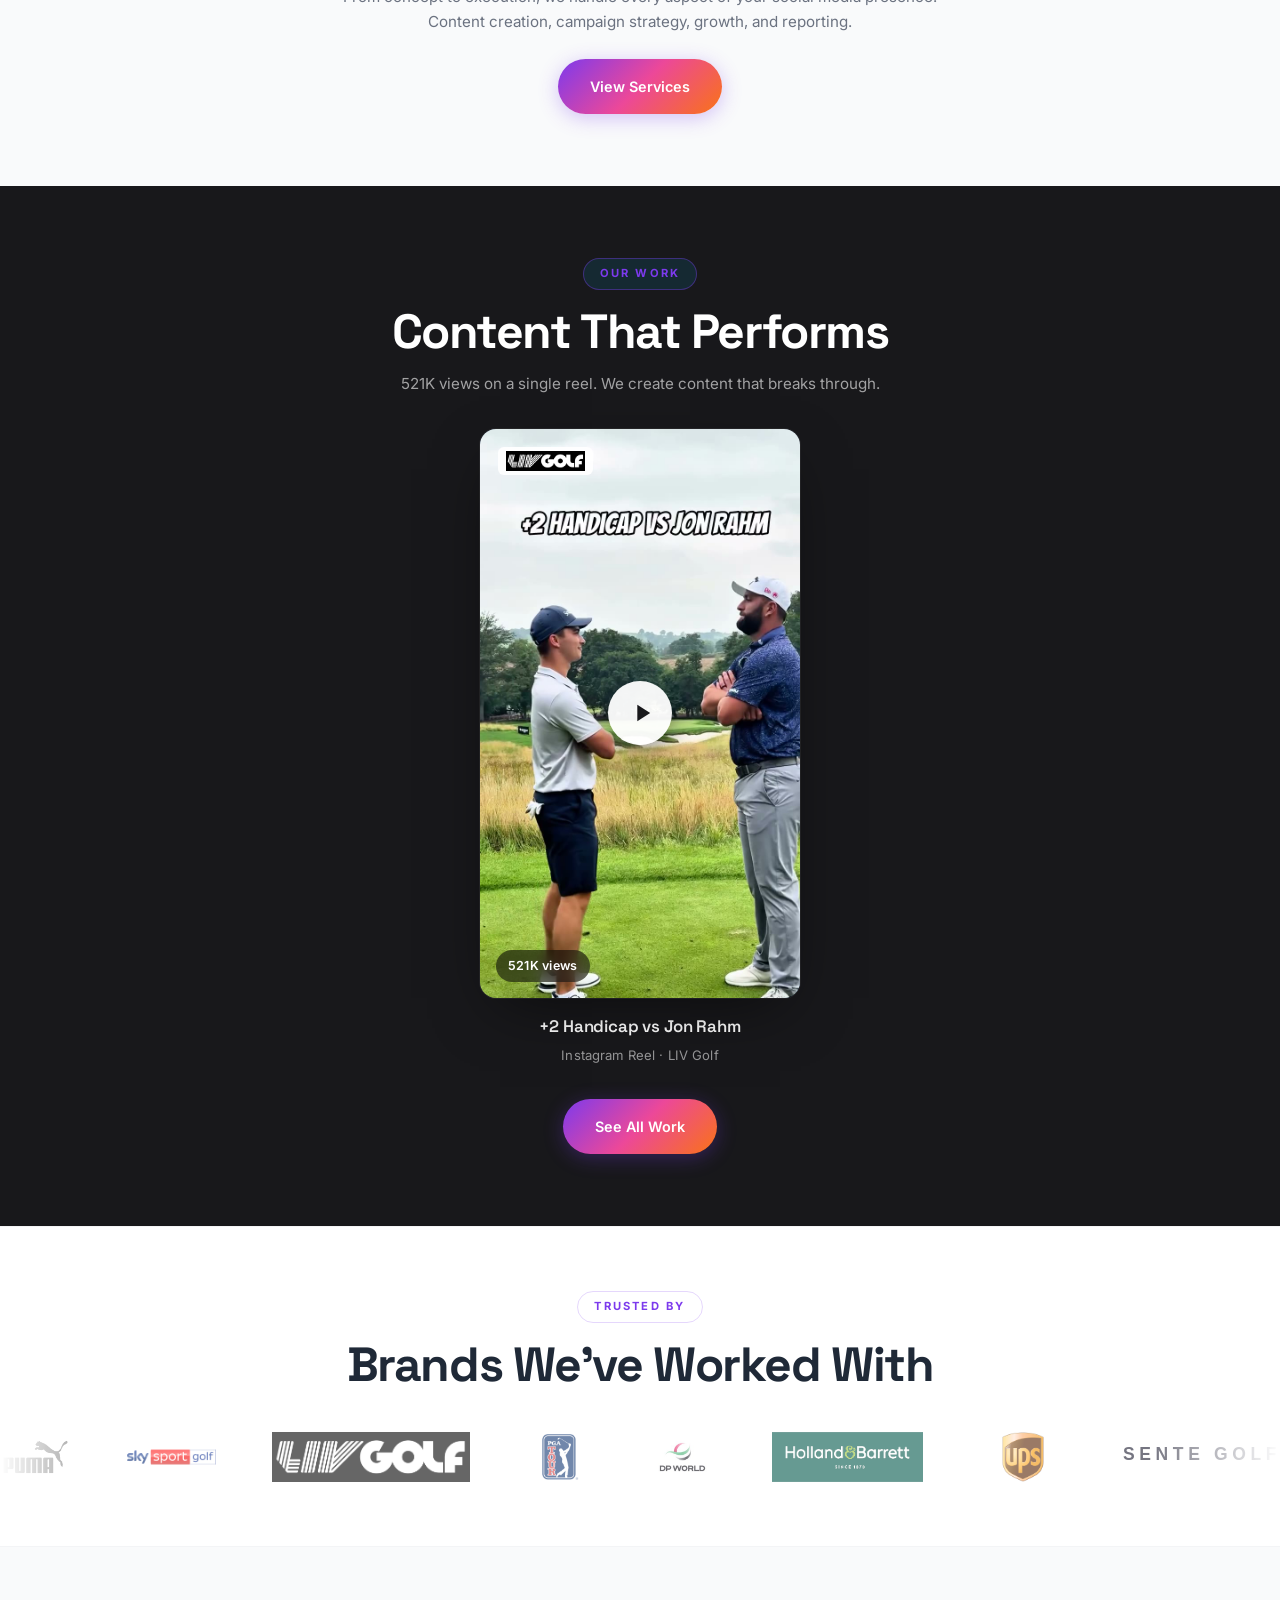
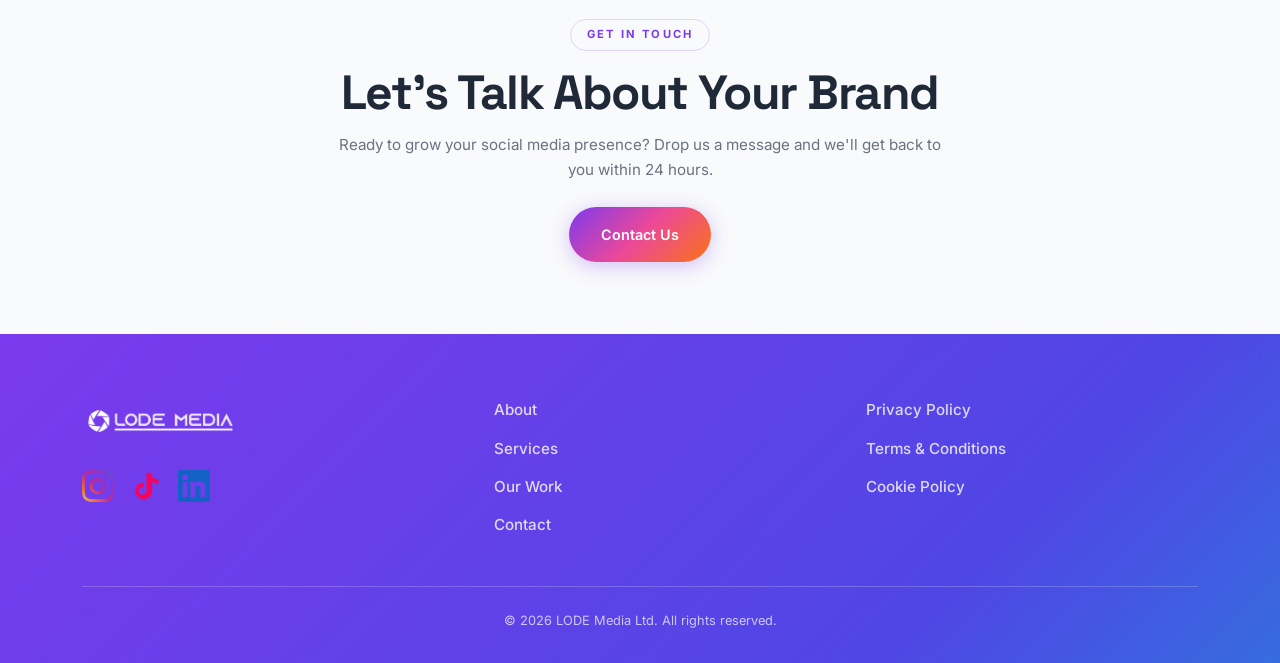
==== commit b4a0fb22: "Self-hosted reel autoplay-on-hover - Pull real Jon Rahm and Guess The Tracer reels via yt-dlp from t" ====
--- a/index.html
+++ b/index.html
@@ -106,7 +106,9 @@
       <div class="work-grid" style="max-width: 320px; margin-top: 32px;">
         <a href="https://www.instagram.com/p/DM-zorhtH-h/" target="_blank" rel="noopener" class="work-card" data-brand="liv">
           <div class="work-card-media">
-            <div class="work-card-bg" aria-hidden="true"></div>
+            <video class="work-card-video" muted loop playsinline preload="metadata"
+                   poster="assets/images/work/jon-rahm.jpg"
+                   src="assets/video/work/jon-rahm.mp4"></video>
             <img src="assets/images/brands/liv-golf.jpg" alt="LIV Golf" class="work-card-brand">
             <div class="work-card-play" aria-hidden="true">
               <svg viewBox="0 0 24 24" fill="currentColor"><path d="M8 5v14l11-7z"/></svg>
--- a/css/style.css
+++ b/css/style.css
@@ -746,7 +746,10 @@
   aspect-ratio: 9 / 16;
   border-radius: var(--radius);
   overflow: hidden;
-  background: #1a1f2e;
+  /* Fallback gradient shown until poster/video loads */
+  background: radial-gradient(ellipse at 30% 20%, rgba(59, 123, 246, 0.35), transparent 60%),
+              radial-gradient(ellipse at 70% 80%, rgba(0, 194, 255, 0.25), transparent 60%),
+              linear-gradient(135deg, #0F1729 0%, #1A2540 100%);
   box-shadow: 0 20px 60px -20px rgba(0, 0, 0, 0.6);
   transition: box-shadow 0.35s ease, outline 0.2s ease;
   outline: 1px solid rgba(255, 255, 255, 0.06);
@@ -757,25 +760,15 @@
   outline-color: rgba(0, 194, 255, 0.4);
 }
 
-/* Per-brand gradient backdrop until real MP4 posters land */
-.work-card-bg {
+/* Self-hosted reel — poster shows by default, video plays on hover (see js/main.js) */
+.work-card-video {
   position: absolute;
   inset: 0;
-  background: radial-gradient(ellipse at 30% 20%, rgba(59, 123, 246, 0.35), transparent 60%),
-              radial-gradient(ellipse at 70% 80%, rgba(0, 194, 255, 0.25), transparent 60%),
-              linear-gradient(135deg, #0F1729 0%, #1A2540 100%);
-}
-
-.work-card[data-brand="liv"] .work-card-bg {
-  background: radial-gradient(ellipse at 30% 20%, rgba(255, 220, 50, 0.25), transparent 60%),
-              radial-gradient(ellipse at 70% 80%, rgba(220, 38, 38, 0.25), transparent 60%),
-              linear-gradient(135deg, #1a1d3a 0%, #2a1535 100%);
-}
-
-.work-card[data-brand="puma"] .work-card-bg {
-  background: radial-gradient(ellipse at 30% 20%, rgba(255, 100, 50, 0.3), transparent 60%),
-              radial-gradient(ellipse at 70% 80%, rgba(60, 30, 20, 0.5), transparent 60%),
-              linear-gradient(135deg, #1f1410 0%, #2e1a0f 100%);
+  width: 100%;
+  height: 100%;
+  object-fit: cover;
+  z-index: 1;
+  pointer-events: none; /* let click bubble to the parent <a> */
 }
 
 .work-card-brand {
@@ -789,7 +782,7 @@
   background: rgba(255, 255, 255, 0.92);
   padding: 4px 8px;
   border-radius: 6px;
-  z-index: 2;
+  z-index: 3;
 }
 
 .work-card-play {
@@ -805,9 +798,10 @@
   align-items: center;
   justify-content: center;
   color: var(--dark);
-  z-index: 2;
-  transition: transform 0.3s ease, background 0.2s ease;
+  z-index: 3;
+  transition: opacity 0.25s ease, transform 0.3s ease, background 0.2s ease;
   box-shadow: 0 8px 24px rgba(0, 0, 0, 0.4);
+  pointer-events: none;
 }
 
 .work-card-play svg {
@@ -816,16 +810,17 @@
   margin-left: 3px;
 }
 
+/* Hide the play button while hovering — video itself becomes the affordance */
 .work-card:hover .work-card-play {
-  transform: translate(-50%, -50%) scale(1.08);
-  background: var(--white);
+  opacity: 0;
+  transform: translate(-50%, -50%) scale(0.85);
 }
 
 .work-card-views {
   position: absolute;
   bottom: 16px;
   left: 16px;
-  z-index: 2;
+  z-index: 3;
   background: rgba(0, 0, 0, 0.55);
   backdrop-filter: blur(8px);
   -webkit-backdrop-filter: blur(8px);
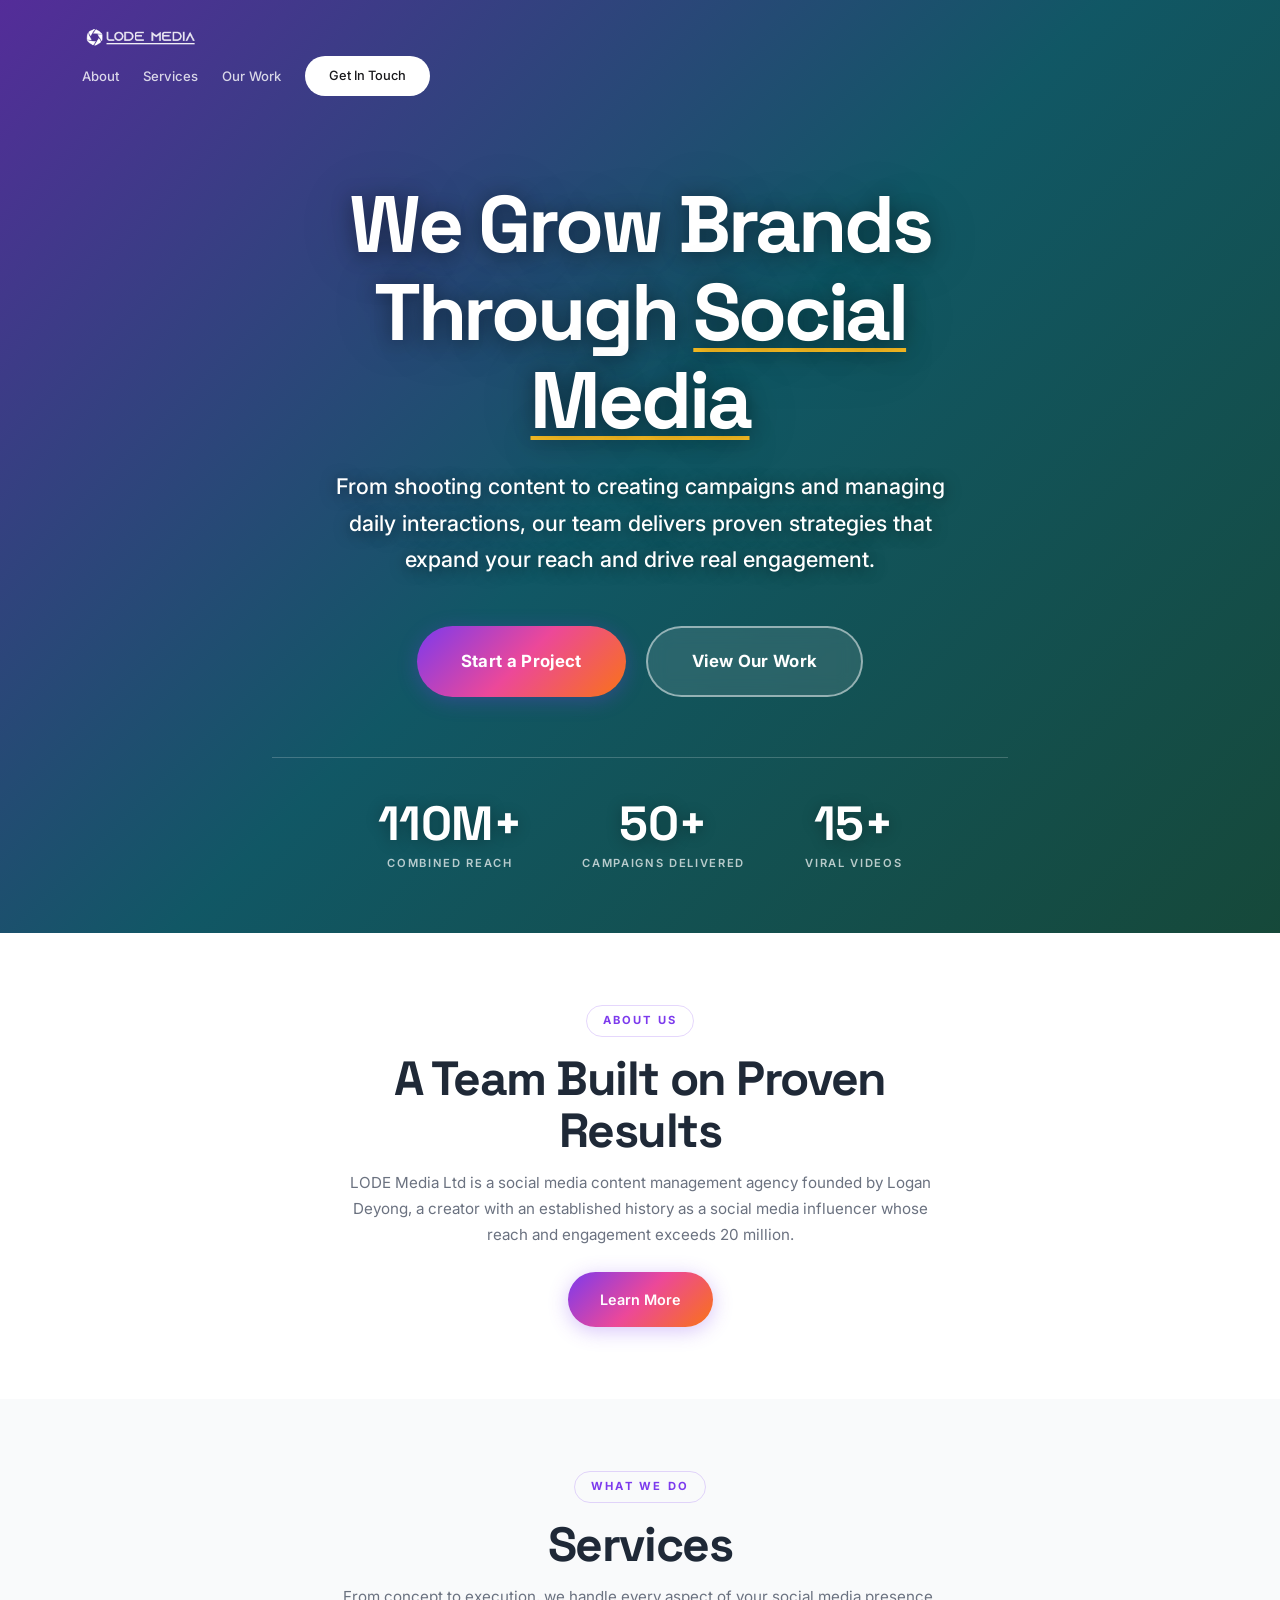
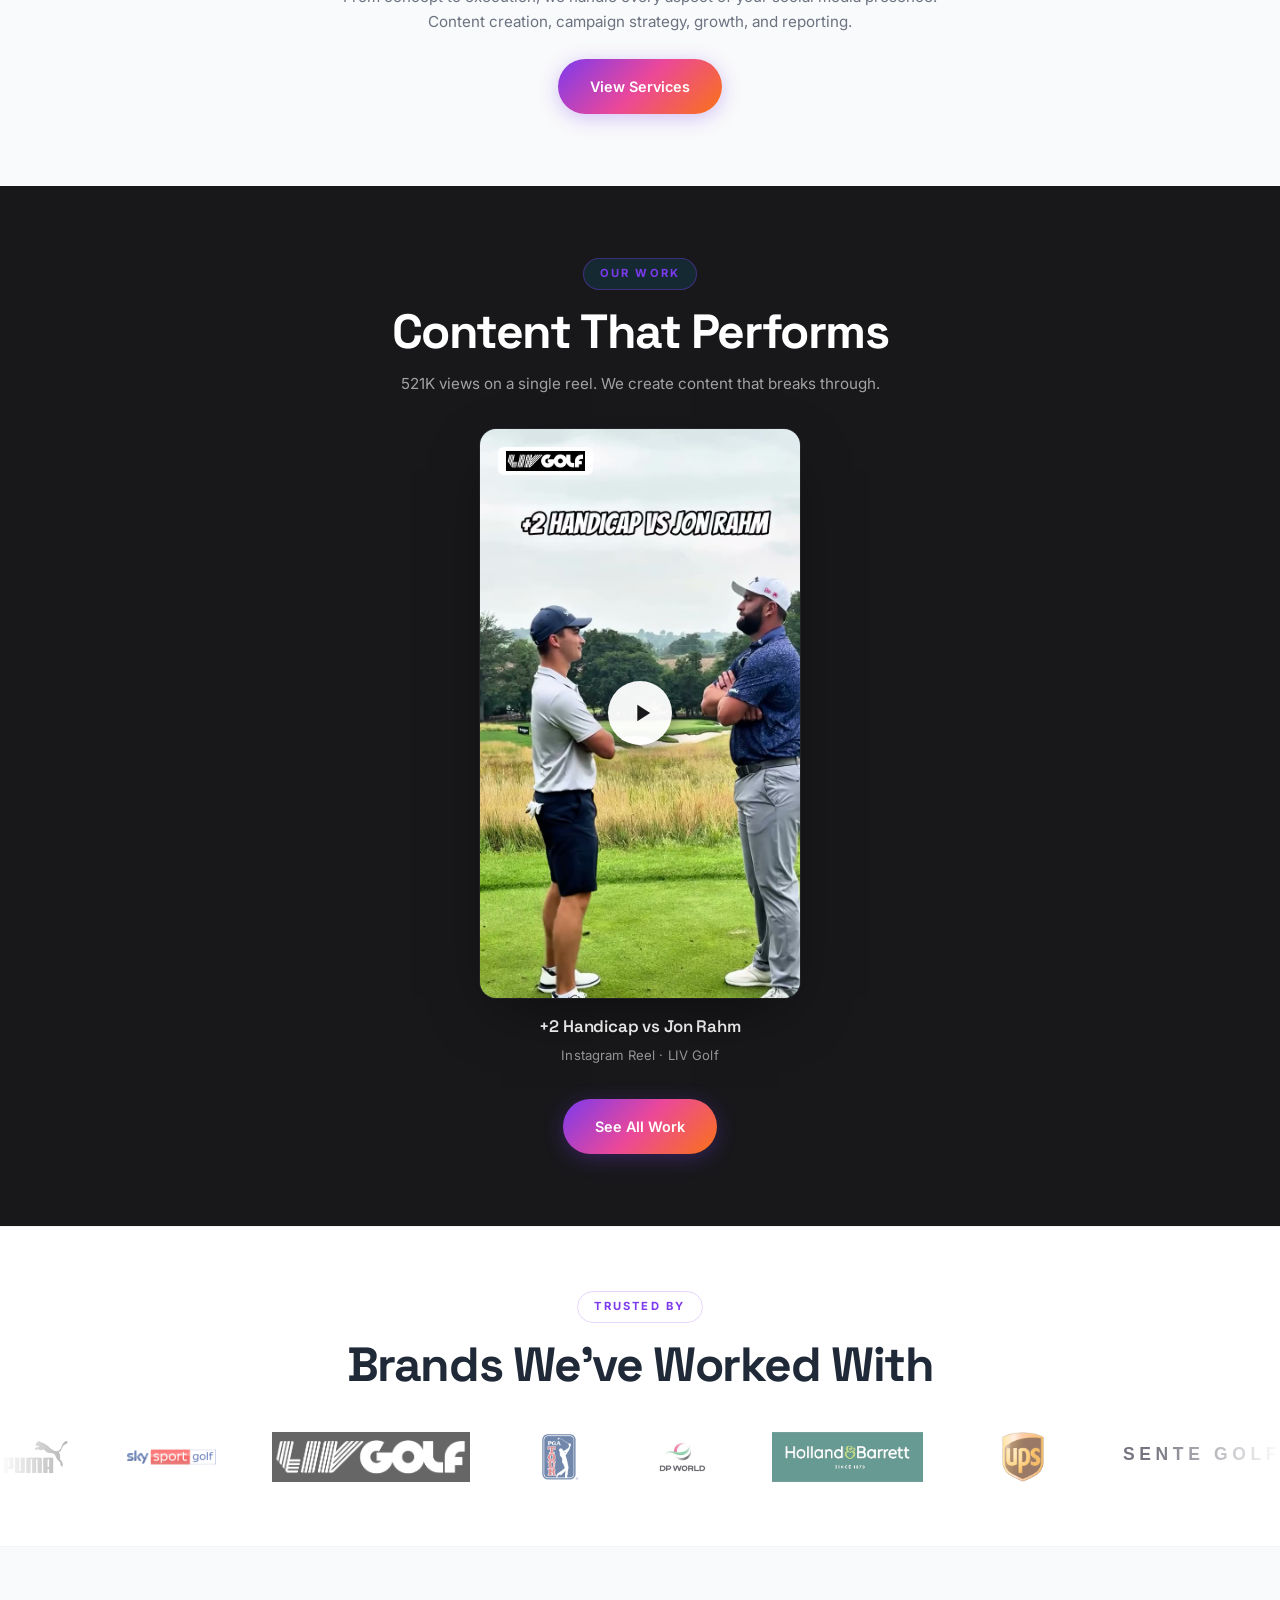
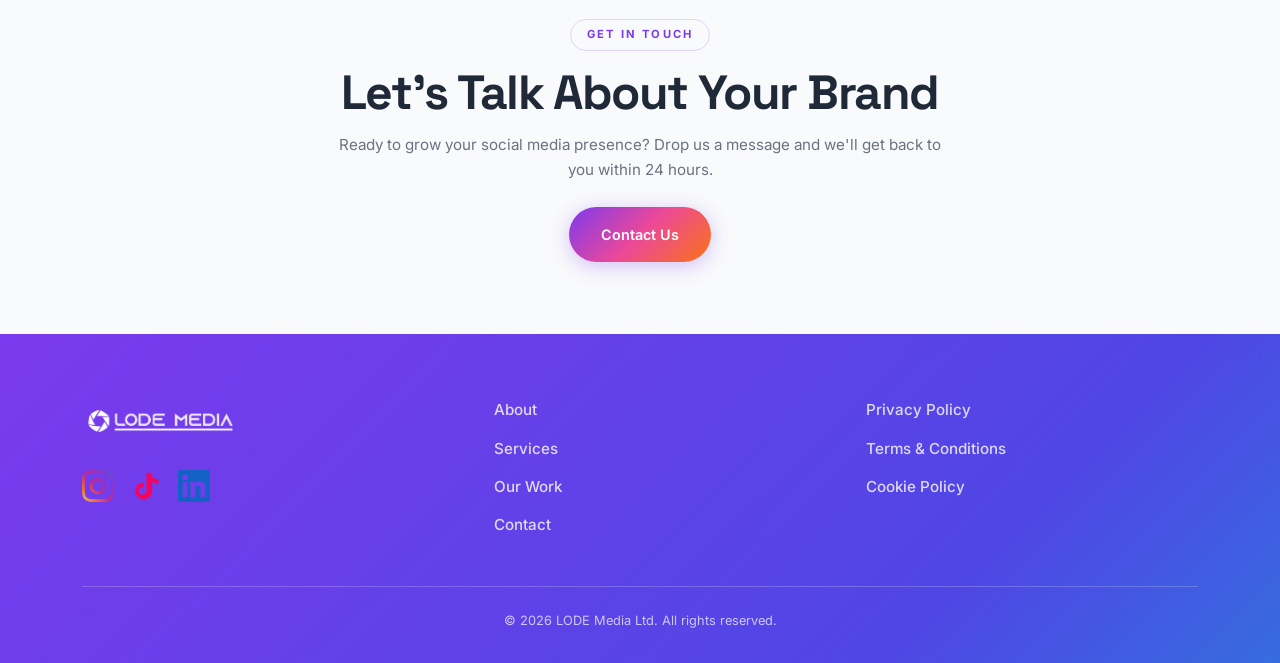
==== commit 39db873b: "Drop view-count pills, add 4 more reels (BMW PGA, JCB, Stromberg, The Out) - Removed "X views" pill " ====
--- a/index.html
+++ b/index.html
@@ -113,7 +113,6 @@
             <div class="work-card-play" aria-hidden="true">
               <svg viewBox="0 0 24 24" fill="currentColor"><path d="M8 5v14l11-7z"/></svg>
             </div>
-            <div class="work-card-views">521K views</div>
           </div>
           <div class="work-card-meta">
             <h3>+2 Handicap vs Jon Rahm</h3>
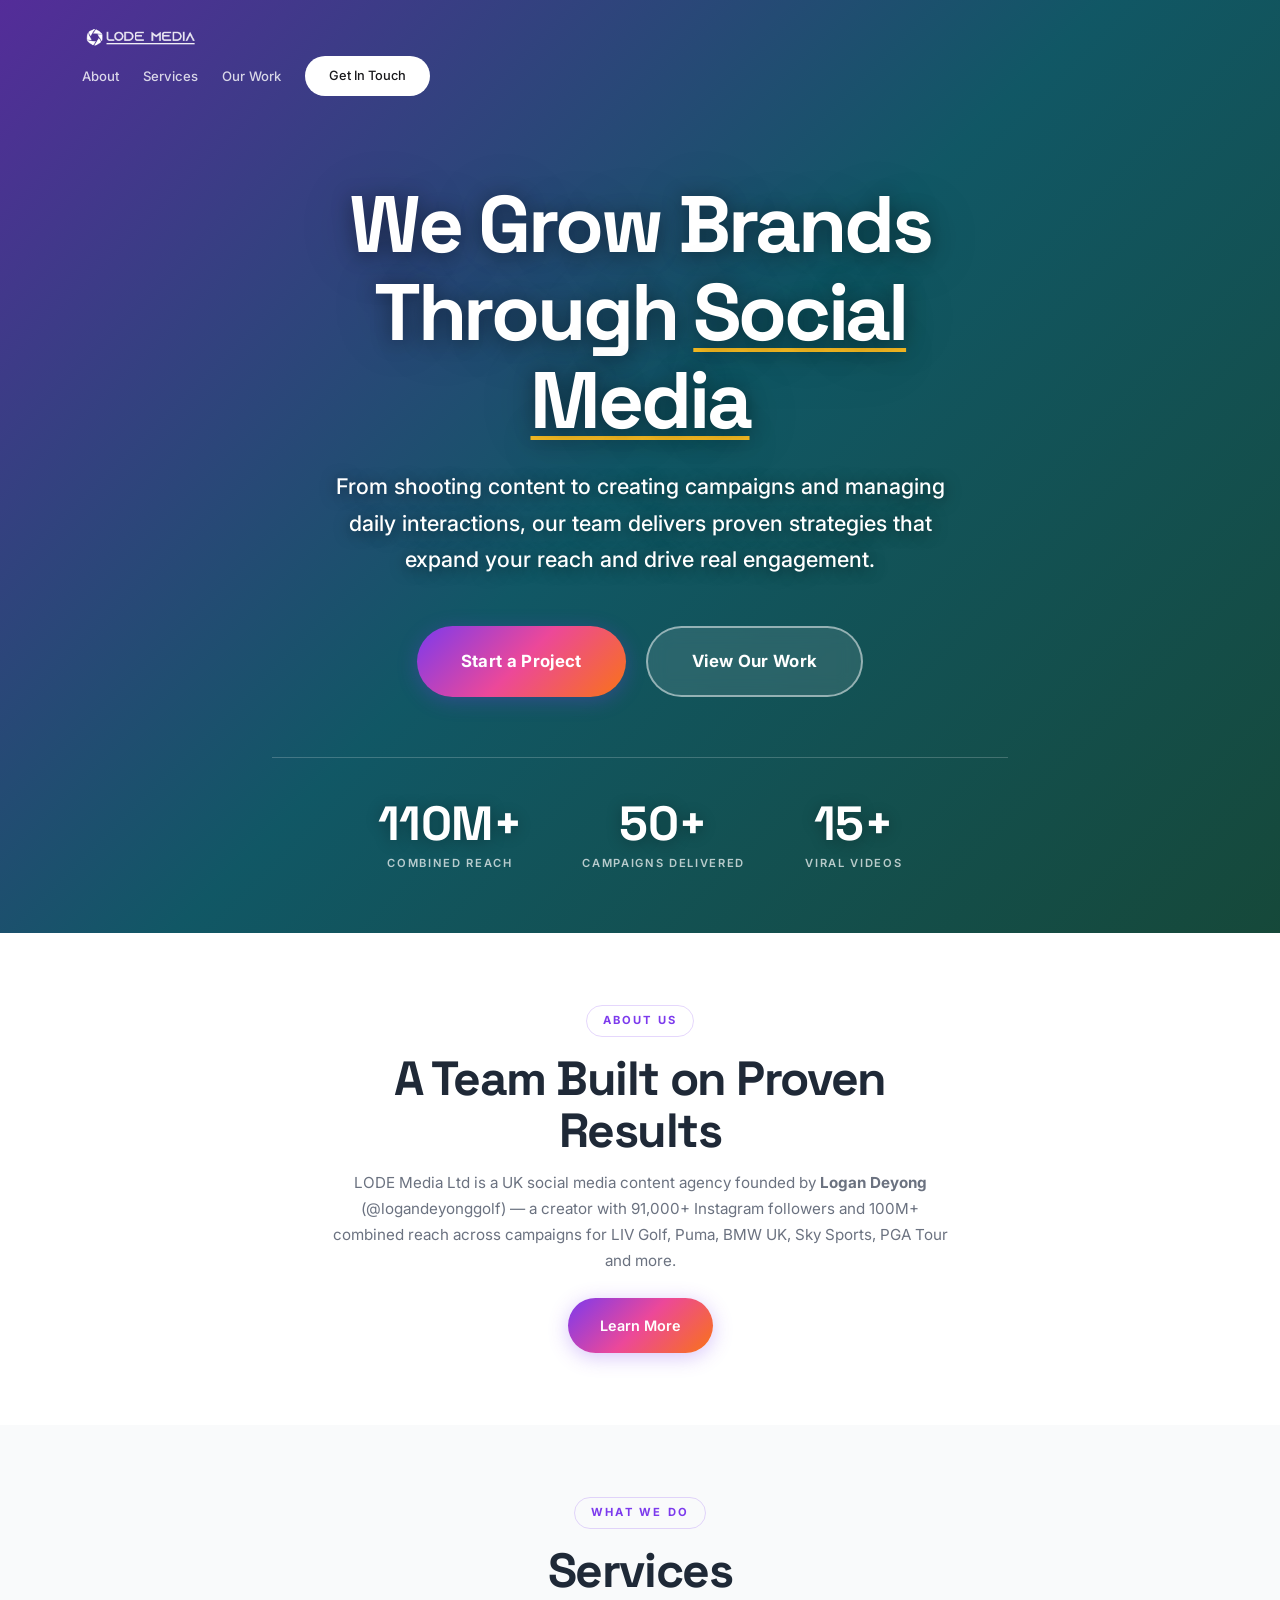
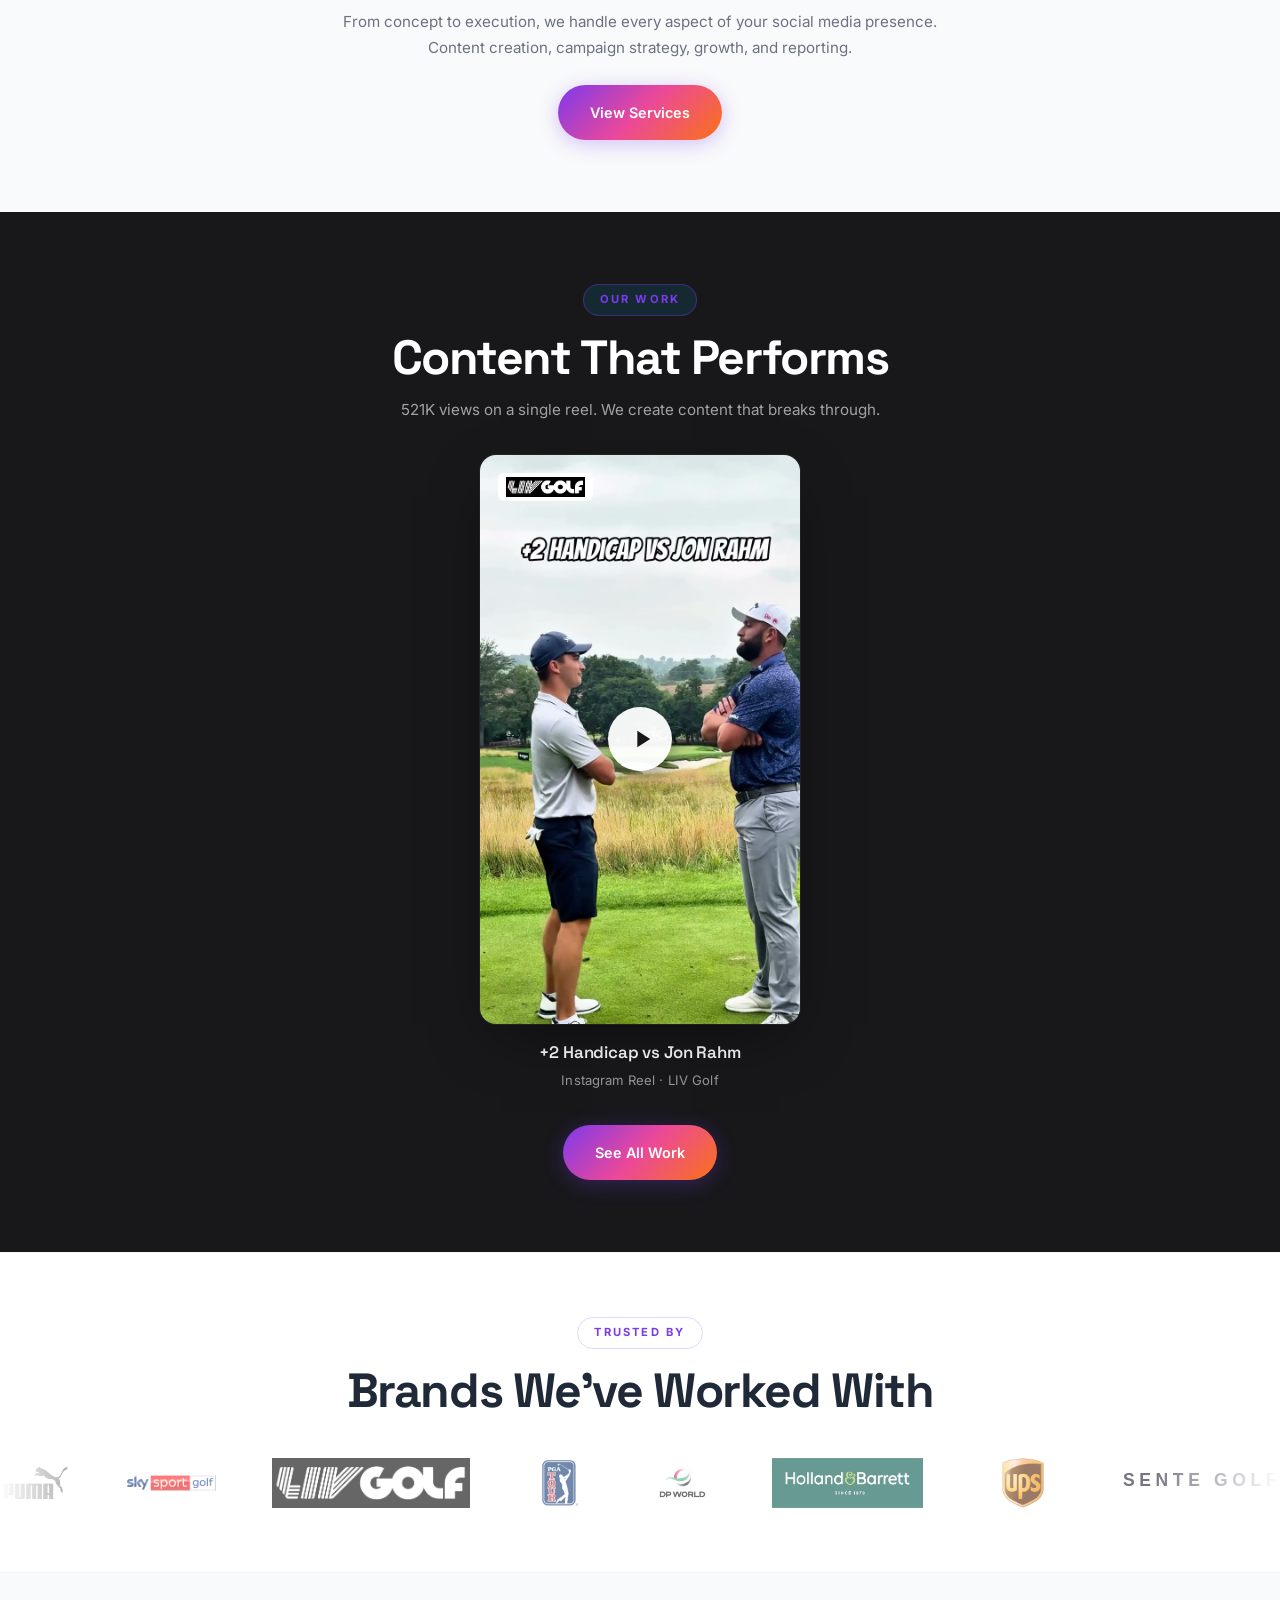
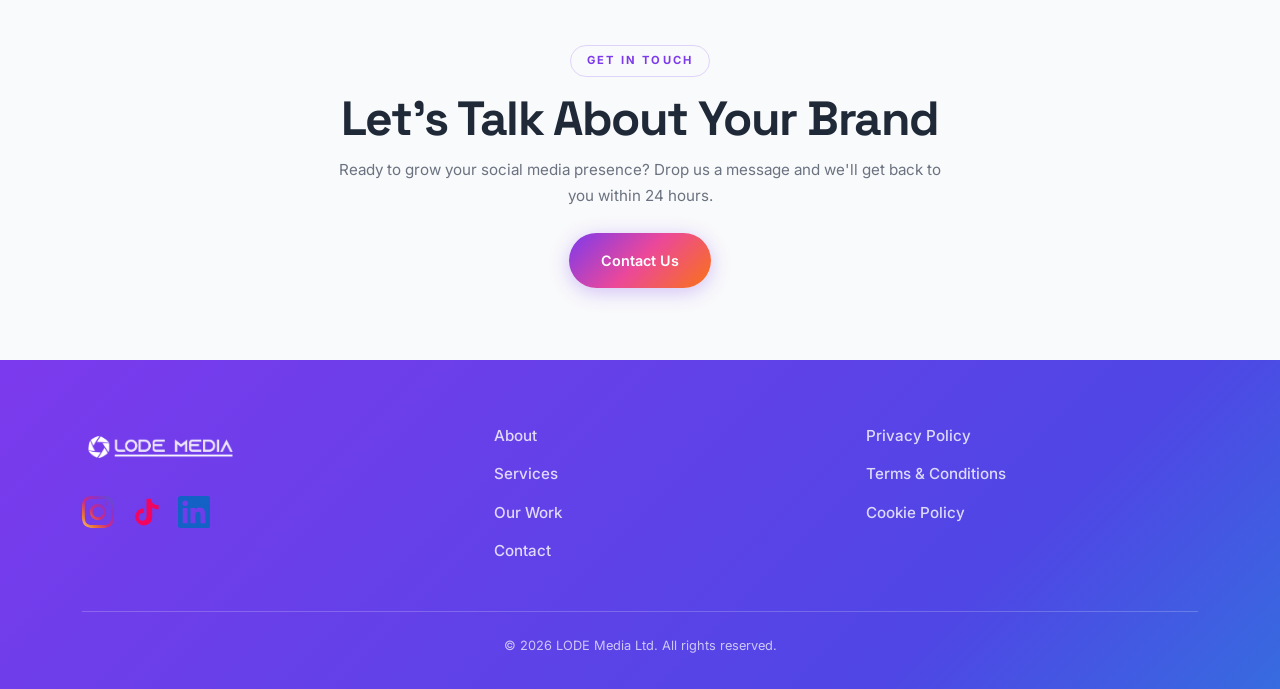
==== commit 51a7b3ad: "SEO amplification: Logan Deyong as the brand anchor - Title tags on all main pages now include "Loga" ====
--- a/index.html
+++ b/index.html
@@ -3,8 +3,8 @@
 <head>
   <meta charset="UTF-8">
   <meta name="viewport" content="width=device-width, initial-scale=1.0">
-  <title>LODE Media | Social Media Content Agency</title>
-  <meta name="description" content="LODE Media is a social media content management agency. We shoot content, create campaigns, and manage daily interactions to grow your brand's reach and engagement.">
+  <title>LODE Media | Social Media Agency by Logan Deyong</title>
+  <meta name="description" content="LODE Media is the UK social media content agency founded by Logan Deyong (@logandeyonggolf, 91K+ followers). 100M+ combined reach across LIV Golf, Puma, BMW UK, Sky Sports, PGA Tour, Holland & Barrett, UPS and more.">
   <meta name="keywords" content="social media agency, content creation, social media management, digital marketing, brand growth, LODE Media">
 
   <!-- Open Graph -->
@@ -21,8 +21,52 @@
   <!-- Styles -->
   <link rel="stylesheet" href="css/style.css">
 
+  <!-- Social meta -->
+  <meta property="og:site_name" content="LODE Media">
+  <meta property="og:locale" content="en_GB">
+  <meta name="twitter:site" content="@logandeyonggolf">
+  <meta name="twitter:creator" content="@logandeyonggolf">
+
+  <!-- SEO -->
+  <link rel="canonical" href="https://www.lodemedia.co.uk/">
+  <meta property="og:image" content="https://www.lodemedia.co.uk/assets/images/favicon-512.png">
+  <meta name="twitter:card" content="summary_large_image">
+
   <!-- Favicon -->
-  <link rel="icon" type="image/png" href="assets/images/lode-media-logo-small.jpg">
+  <link rel="icon" type="image/png" sizes="32x32" href="assets/images/favicon-32.png">
+  <link rel="icon" type="image/png" sizes="16x16" href="assets/images/favicon-16.png">
+  <link rel="apple-touch-icon" sizes="180x180" href="assets/images/apple-touch-icon.png">
+  <!-- Organization schema -->
+  <script type="application/ld+json">
+  {
+    "@context": "https://schema.org",
+    "@type": "Organization",
+    "name": "LODE Media",
+    "alternateName": "LODE Media Ltd",
+    "url": "https://www.lodemedia.co.uk",
+    "logo": "https://www.lodemedia.co.uk/assets/images/lode-media-logo.png",
+    "description": "LODE Media is a UK-based social media content management agency founded by Logan Deyong, delivering content creation, campaign strategy and daily management for brands.",
+    "founder": {
+      "@type": "Person",
+      "name": "Logan Deyong",
+      "url": "https://www.instagram.com/logandeyonggolf/"
+    },
+    "address": {
+      "@type": "PostalAddress",
+      "addressCountry": "GB"
+    },
+    "sameAs": [
+      "https://www.instagram.com/logandeyonggolf/",
+      "https://www.tiktok.com/@logandeyonggolf",
+      "https://www.linkedin.com/in/logan-deyong-38a0991ba/"
+    ],
+    "contactPoint": {
+      "@type": "ContactPoint",
+      "contactType": "customer support",
+      "email": "info@lodemedia.co.uk"
+    }
+  }
+  </script>
 </head>
 <body>
 
@@ -82,7 +126,7 @@
     <div class="container">
       <span class="section-label">About Us</span>
       <h2>A Team Built on Proven Results</h2>
-      <p>LODE Media Ltd is a social media content management agency founded by Logan Deyong, a creator with an established history as a social media influencer whose reach and engagement exceeds 20 million.</p>
+      <p>LODE Media Ltd is a UK social media content agency founded by <strong>Logan Deyong</strong> (<a href="https://www.instagram.com/logandeyonggolf/" target="_blank" rel="noopener">@logandeyonggolf</a>) — a creator with 91,000+ Instagram followers and 100M+ combined reach across campaigns for LIV Golf, Puma, BMW UK, Sky Sports, PGA Tour and more.</p>
       <a href="about.html" class="btn btn-primary btn-arrow">Learn More</a>
     </div>
   </div>
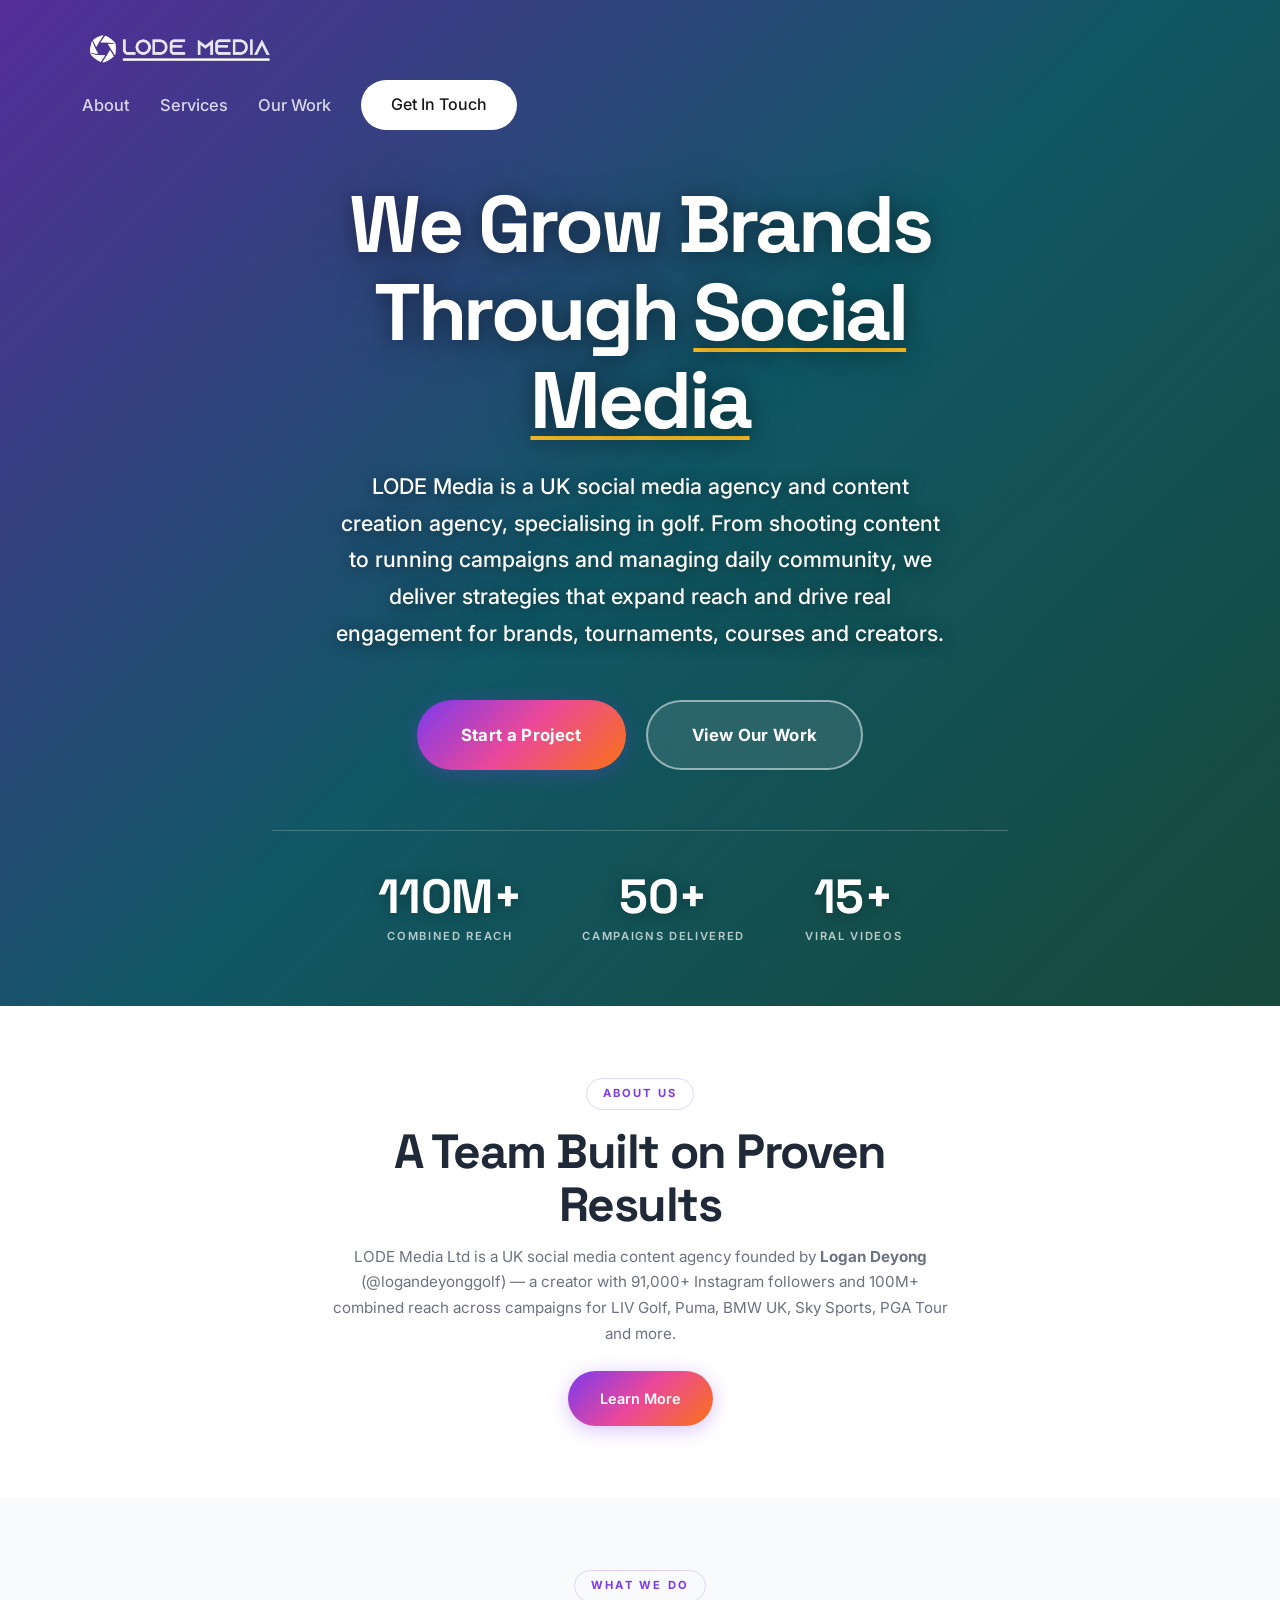
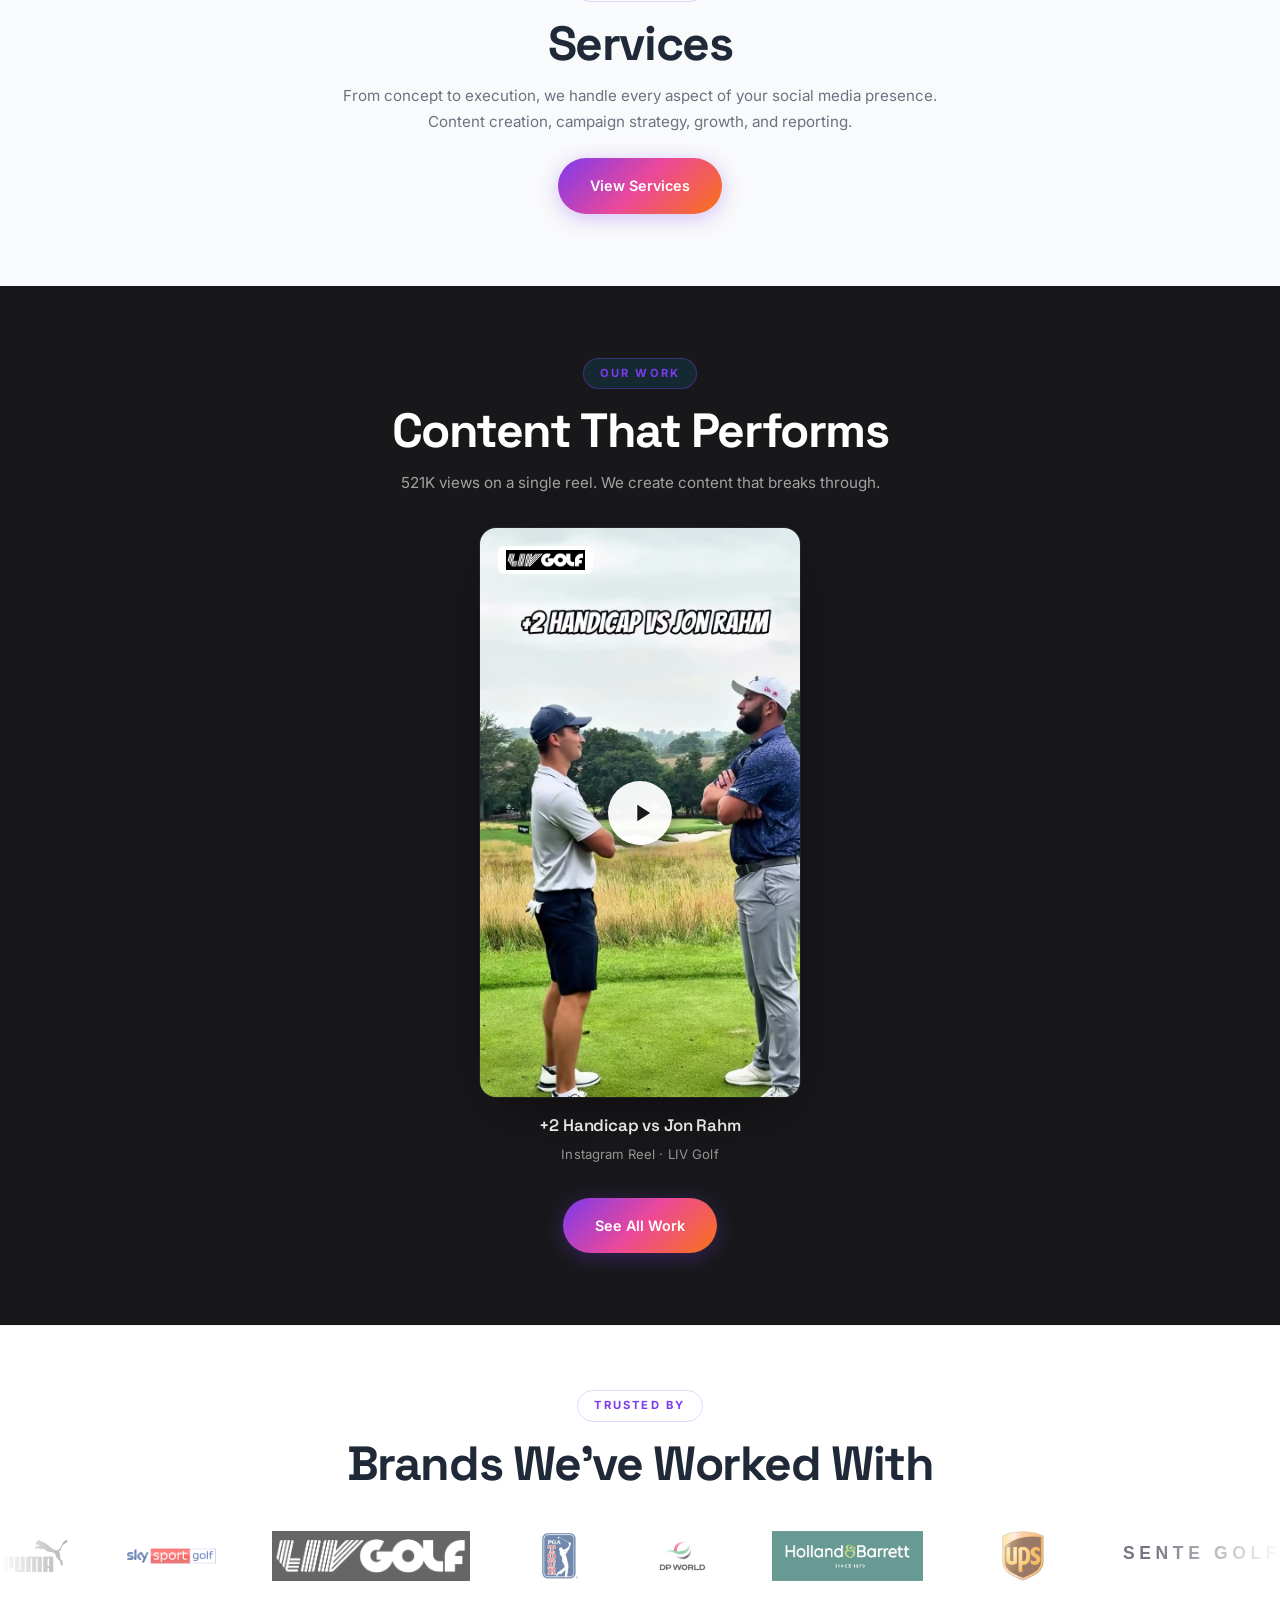
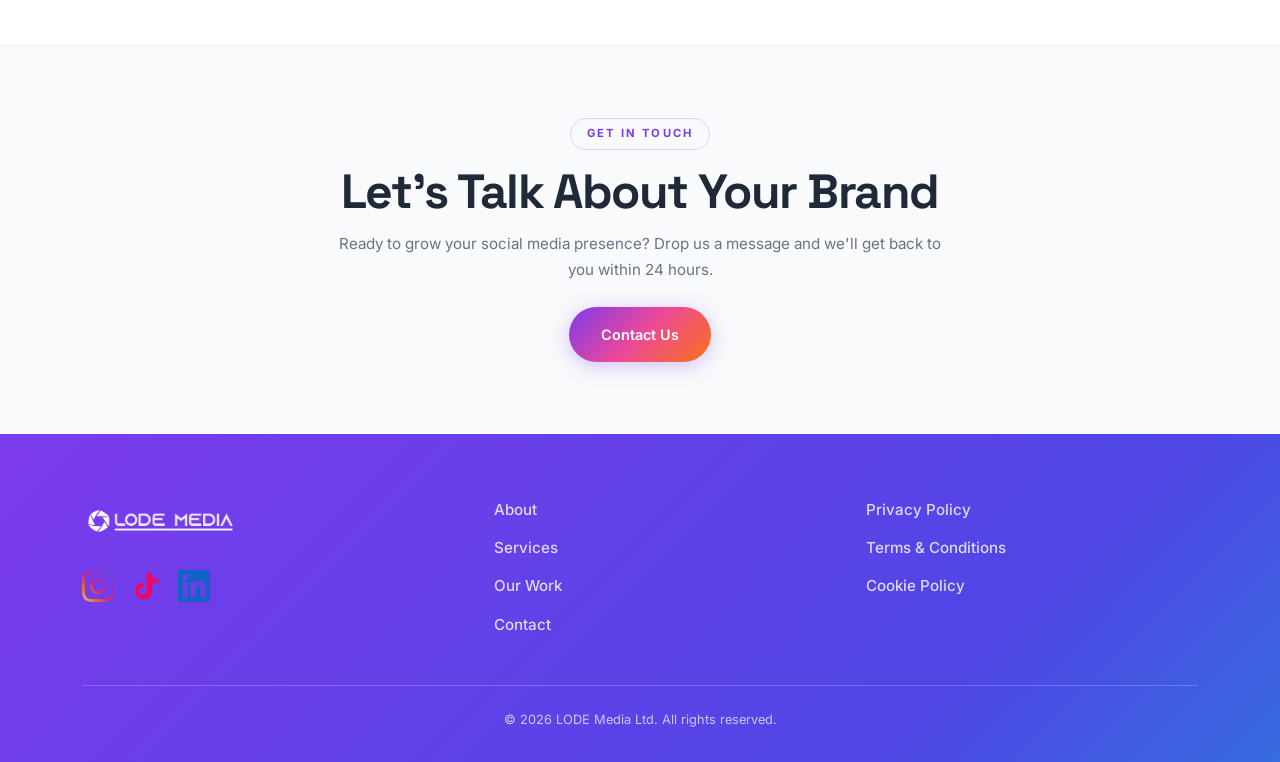
==== commit f8b142bc: "SEO overhaul: llms.txt, richer schema graph, golf/agency keyword density WHY: 10 weeks live, no traf" ====
--- a/index.html
+++ b/index.html
@@ -3,13 +3,13 @@
 <head>
   <meta charset="UTF-8">
   <meta name="viewport" content="width=device-width, initial-scale=1.0">
-  <title>LODE Media | Social Media Agency by Logan Deyong</title>
-  <meta name="description" content="LODE Media is the UK social media content agency founded by Logan Deyong (@logandeyonggolf, 91K+ followers). 100M+ combined reach across LIV Golf, Puma, BMW UK, Sky Sports, PGA Tour, Holland & Barrett, UPS and more.">
-  <meta name="keywords" content="social media agency, content creation, social media management, digital marketing, brand growth, LODE Media">
+  <title>LODE Media | UK Golf Social Media Agency by Logan Deyong</title>
+  <meta name="description" content="LODE Media is a UK social media agency and content creation agency specialising in golf. Founded by Logan Deyong (@logandeyonggolf, 91K+ followers, 100M+ reach). Partner brands include LIV Golf, Cobra Puma Golf, BMW UK, Sky Sports, PGA Tour and DP World Tour.">
+  <meta name="keywords" content="golf social media agency, golf content creation, golf marketing agency, UK sports content agency, social media agency UK, Instagram Reels agency, TikTok content agency, Logan Deyong, LODE Media, golf brand marketing">
 
   <!-- Open Graph -->
-  <meta property="og:title" content="LODE Media | Social Media Content Agency">
-  <meta property="og:description" content="We grow brands through social media. Content creation, campaign strategy, and daily management by a team led by influencer Logan Deyong.">
+  <meta property="og:title" content="LODE Media | UK Golf Social Media Agency by Logan Deyong">
+  <meta property="og:description" content="LODE Media is a UK social media agency and content creation agency specialising in golf. Founded by Logan Deyong (@logandeyonggolf, 91K+ followers, 100M+ reach). Partner brands include LIV Golf, Cobra Puma Golf, BMW UK, Sky Sports, PGA Tour and DP World Tour.">
   <meta property="og:type" content="website">
   <meta property="og:url" content="https://www.lodemedia.co.uk">
 
@@ -36,35 +36,70 @@
   <link rel="icon" type="image/png" sizes="32x32" href="assets/images/favicon-32.png">
   <link rel="icon" type="image/png" sizes="16x16" href="assets/images/favicon-16.png">
   <link rel="apple-touch-icon" sizes="180x180" href="assets/images/apple-touch-icon.png">
-  <!-- Organization schema -->
+  <!-- Home page schema graph: WebSite + Organization/ProfessionalService -->
   <script type="application/ld+json">
   {
     "@context": "https://schema.org",
-    "@type": "Organization",
-    "name": "LODE Media",
-    "alternateName": "LODE Media Ltd",
-    "url": "https://www.lodemedia.co.uk",
-    "logo": "https://www.lodemedia.co.uk/assets/images/lode-media-logo.png",
-    "description": "LODE Media is a UK-based social media content management agency founded by Logan Deyong, delivering content creation, campaign strategy and daily management for brands.",
-    "founder": {
-      "@type": "Person",
-      "name": "Logan Deyong",
-      "url": "https://www.instagram.com/logandeyonggolf/"
-    },
-    "address": {
-      "@type": "PostalAddress",
-      "addressCountry": "GB"
-    },
-    "sameAs": [
-      "https://www.instagram.com/logandeyonggolf/",
-      "https://www.tiktok.com/@logandeyonggolf",
-      "https://www.linkedin.com/in/logan-deyong-38a0991ba/"
-    ],
-    "contactPoint": {
-      "@type": "ContactPoint",
-      "contactType": "customer support",
-      "email": "info@lodemedia.co.uk"
-    }
+    "@graph": [
+      {
+        "@type": "WebSite",
+        "@id": "https://www.lodemedia.co.uk/#website",
+        "url": "https://www.lodemedia.co.uk/",
+        "name": "LODE Media",
+        "description": "UK golf social media agency and content creation agency by Logan Deyong.",
+        "inLanguage": "en-GB",
+        "publisher": { "@id": "https://www.lodemedia.co.uk/#organization" }
+      },
+      {
+        "@type": ["Organization", "ProfessionalService"],
+        "@id": "https://www.lodemedia.co.uk/#organization",
+        "name": "LODE Media",
+        "alternateName": ["LODE Media Ltd", "Lode Media"],
+        "url": "https://www.lodemedia.co.uk",
+        "logo": "https://www.lodemedia.co.uk/assets/images/lode-media-logo.png",
+        "image": "https://www.lodemedia.co.uk/assets/images/favicon-512.png",
+        "description": "LODE Media is a UK social media agency and content creation agency specialising in golf. Founded in 2026 by Logan Deyong (@logandeyonggolf, 91K+ Instagram followers, 100M+ combined reach). Serves golf brands, tournaments, courses and creators.",
+        "foundingDate": "2026",
+        "priceRange": "££",
+        "areaServed": {
+          "@type": "Country",
+          "name": "United Kingdom"
+        },
+        "founder": {
+          "@type": "Person",
+          "@id": "https://www.lodemedia.co.uk/about.html#logan-deyong",
+          "name": "Logan Deyong",
+          "url": "https://www.instagram.com/logandeyonggolf/"
+        },
+        "knowsAbout": [
+          "Golf",
+          "Golf Content Creation",
+          "Golf Marketing",
+          "Sports Content",
+          "Social Media Marketing",
+          "Instagram Reels",
+          "TikTok Content",
+          "Brand Partnerships",
+          "Creator Marketing",
+          "Campaign Strategy"
+        ],
+        "address": {
+          "@type": "PostalAddress",
+          "addressCountry": "GB"
+        },
+        "sameAs": [
+          "https://www.instagram.com/logandeyonggolf/",
+          "https://www.tiktok.com/@logandeyonggolf",
+          "https://www.linkedin.com/in/logan-deyong-38a0991ba/"
+        ],
+        "contactPoint": {
+          "@type": "ContactPoint",
+          "contactType": "customer support",
+          "email": "info@lodemedia.co.uk",
+          "availableLanguage": "English"
+        }
+      }
+    ]
   }
   </script>
 </head>
@@ -98,7 +133,7 @@
     <div class="container">
       <div class="hero-content">
         <h1>We Grow Brands Through <span class="gradient-text">Social Media</span></h1>
-        <p>From shooting content to creating campaigns and managing daily interactions, our team delivers proven strategies that expand your reach and drive real engagement.</p>
+        <p>LODE Media is a UK social media agency and content creation agency, specialising in golf. From shooting content to running campaigns and managing daily community, we deliver strategies that expand reach and drive real engagement for brands, tournaments, courses and creators.</p>
         <div class="hero-buttons">
           <a href="contact.html" class="btn btn-gradient btn-arrow">Start a Project</a>
           <a href="work.html" class="btn btn-outline" style="color: var(--white); border-color: rgba(255,255,255,0.4);">View Our Work</a>
--- a/css/style.css
+++ b/css/style.css
@@ -185,7 +185,7 @@
 }
 
 .logo img {
-  height: 36px;
+  height: 60px;
   width: auto;
   filter: brightness(0) invert(1);
   transition: var(--transition);
@@ -197,13 +197,13 @@
 
 .nav-links {
   display: flex;
-  gap: 24px;
+  gap: 30px;
   align-items: center;
   flex-wrap: nowrap;
 }
 
 .nav-links a {
-  font-size: 0.82rem;
+  font-size: 1.025rem;
   white-space: nowrap;
   font-weight: 500;
   color: rgba(255, 255, 255, 0.8);
@@ -227,7 +227,7 @@
   color: var(--white) !important;
   -webkit-text-fill-color: var(--white) !important;
   background: rgba(255, 255, 255, 0.2) !important;
-  padding: 6px 16px !important;
+  padding: 8px 20px !important;
   border-radius: 50px !important;
 }
 
@@ -248,8 +248,8 @@
 }
 
 .nav-cta {
-  padding: 10px 24px !important;
-  font-size: 0.8rem !important;
+  padding: 12px 30px !important;
+  font-size: 1rem !important;
   background: var(--white) !important;
   color: var(--dark) !important;
   border-radius: 50px;
@@ -1484,3 +1484,104 @@
   font-weight: 600;
   font-family: 'Space Grotesk', sans-serif;
 }
+
+/* ============================================
+   FAQ — accordion (native <details>)
+   ============================================ */
+.faq {
+  padding: var(--section-pad) 0;
+  background: var(--white);
+}
+
+.faq-header {
+  text-align: center;
+  margin-bottom: 48px;
+}
+
+.faq-header .section-subtitle {
+  margin: 12px auto 0;
+}
+
+.faq-list {
+  max-width: 820px;
+  margin: 0 auto;
+  display: flex;
+  flex-direction: column;
+  gap: 12px;
+}
+
+.faq-item {
+  border: 1px solid var(--gray-200);
+  border-radius: var(--radius);
+  background: var(--white);
+  overflow: hidden;
+  transition: box-shadow 0.2s ease, border-color 0.2s ease;
+}
+
+.faq-item[open] {
+  box-shadow: 0 4px 20px rgba(0, 0, 0, 0.06);
+  border-color: var(--gray-300);
+}
+
+.faq-question {
+  padding: 20px 24px;
+  cursor: pointer;
+  font-weight: 600;
+  font-size: 1.02rem;
+  color: var(--dark);
+  display: flex;
+  justify-content: space-between;
+  align-items: center;
+  gap: 16px;
+  list-style: none;
+  font-family: 'Space Grotesk', sans-serif;
+}
+
+.faq-question::-webkit-details-marker { display: none; }
+.faq-question::marker { content: ''; }
+
+.faq-question::after {
+  content: '+';
+  font-size: 1.6rem;
+  line-height: 1;
+  color: var(--purple);
+  font-weight: 300;
+  transition: transform 0.2s ease;
+  flex-shrink: 0;
+}
+
+.faq-item[open] .faq-question::after {
+  content: '−';
+}
+
+.faq-answer {
+  padding: 0 24px 22px;
+  color: var(--gray-600);
+  line-height: 1.65;
+  font-size: 0.95rem;
+}
+
+.faq-answer p { margin: 0; }
+.faq-answer p + p { margin-top: 12px; }
+
+.faq-answer a {
+  color: var(--purple);
+  text-decoration: underline;
+  text-underline-offset: 2px;
+}
+
+.faq-answer a:hover { color: var(--purple-dark, #6d28d9); }
+
+@media (max-width: 640px) {
+  .faq-question { font-size: 0.98rem; padding: 18px 20px; }
+  .faq-answer { padding: 0 20px 20px; }
+}
+
+/* Page-hero subtitle (About page, etc) */
+.page-hero-subtitle {
+  margin-top: 20px;
+  font-size: 1.1rem;
+  color: rgba(255, 255, 255, 0.85);
+  max-width: 640px;
+  line-height: 1.6;
+}
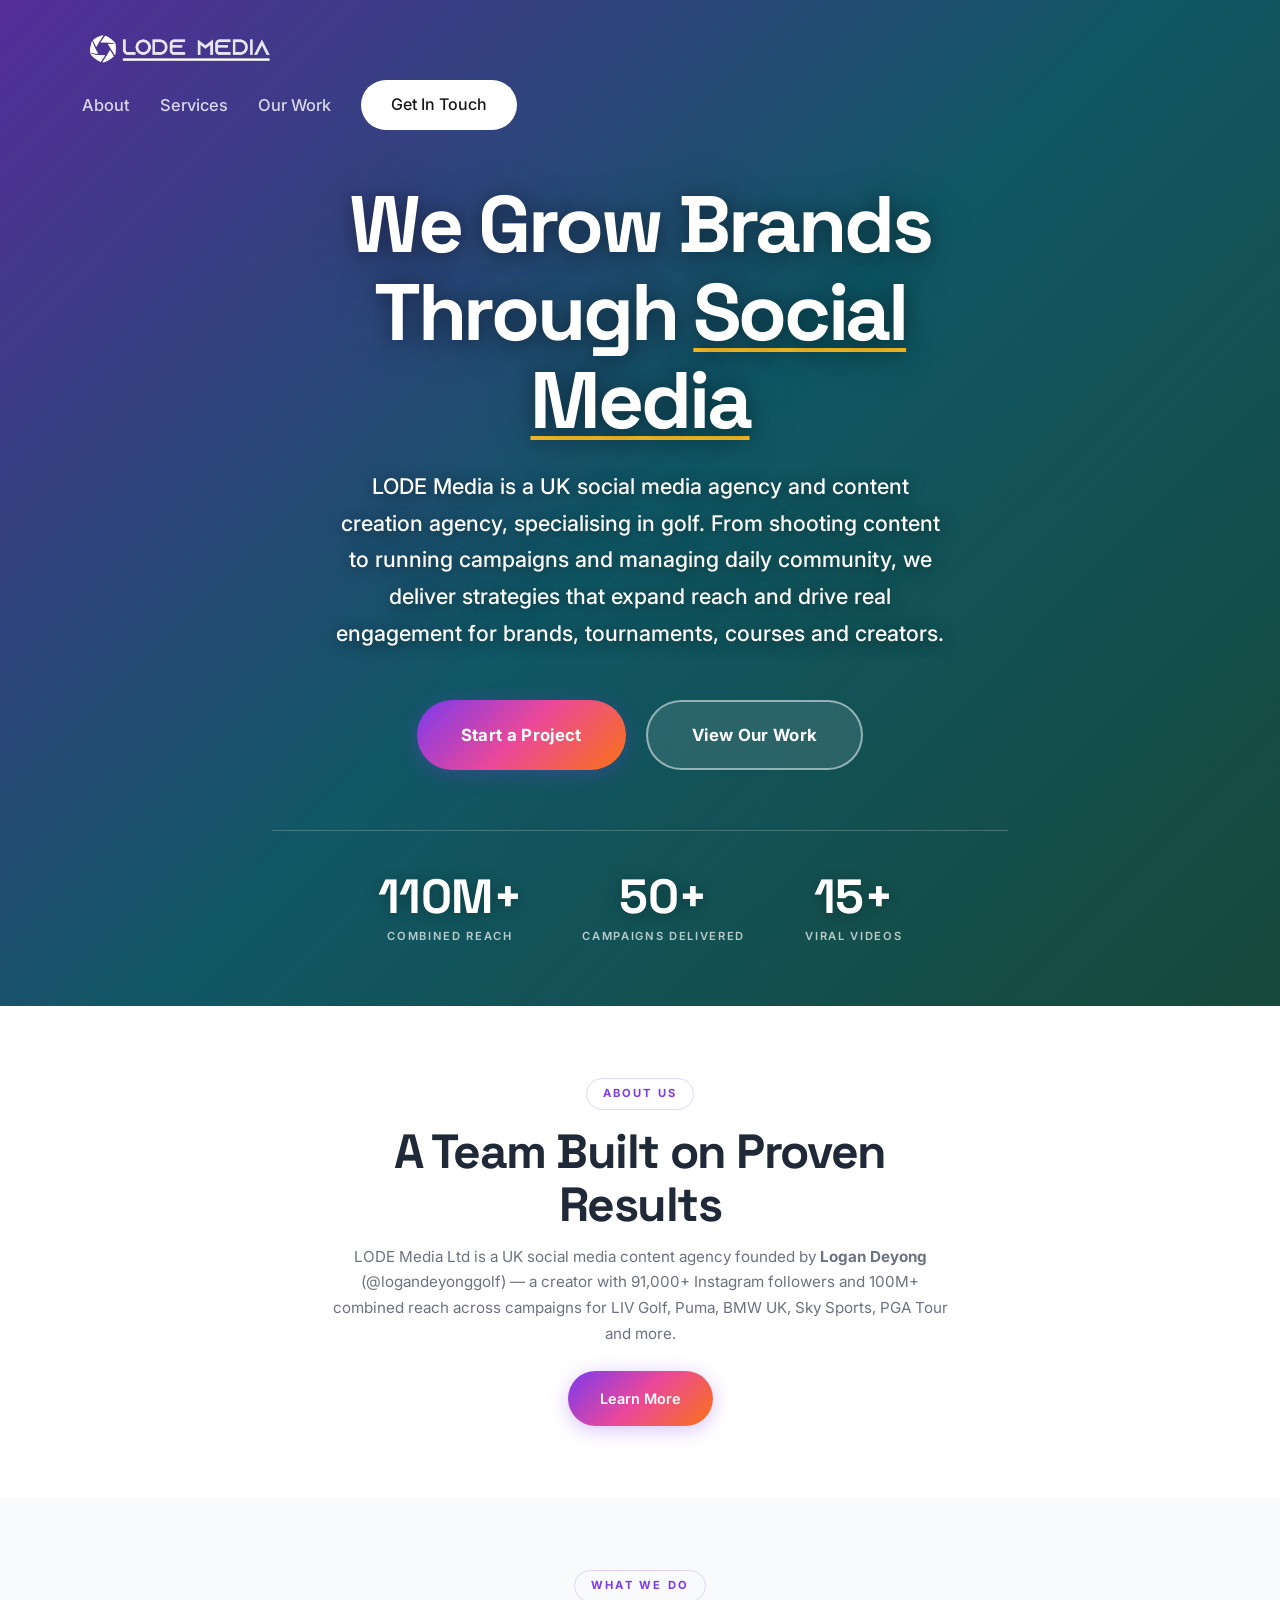
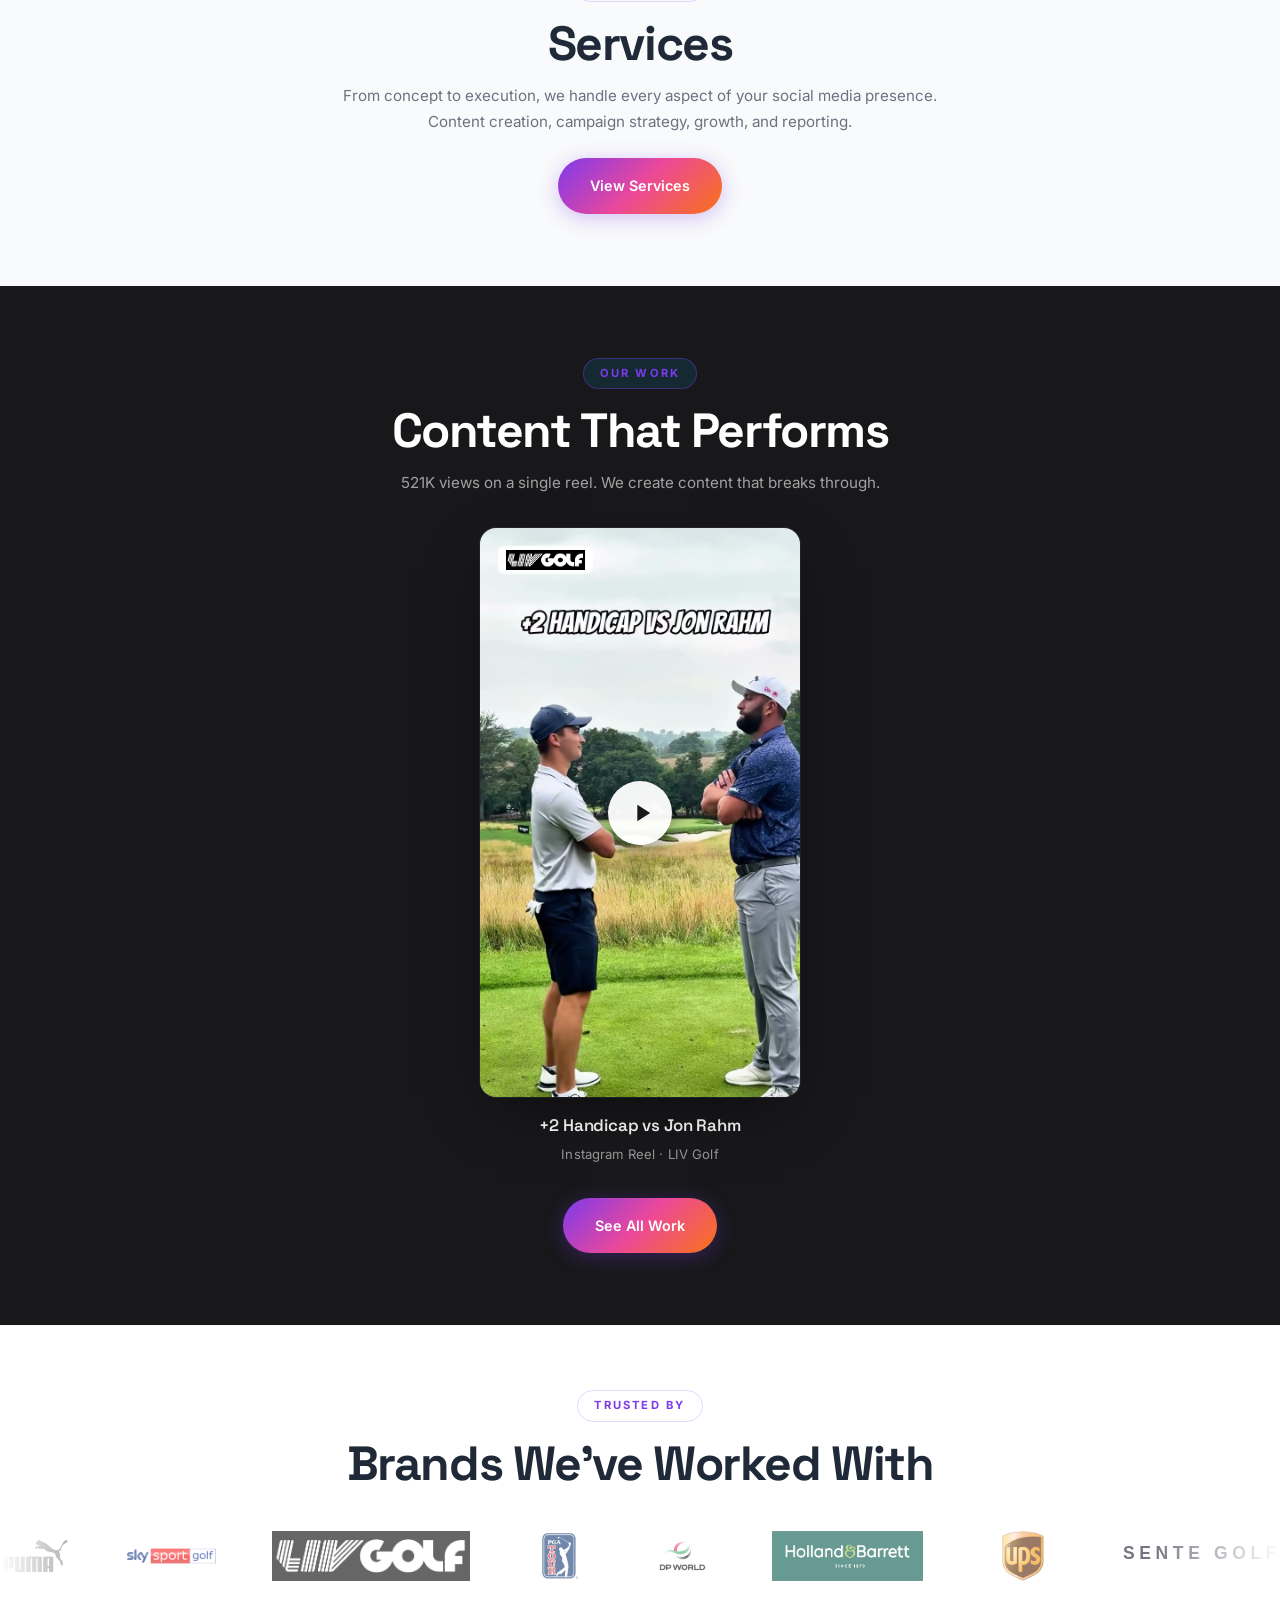
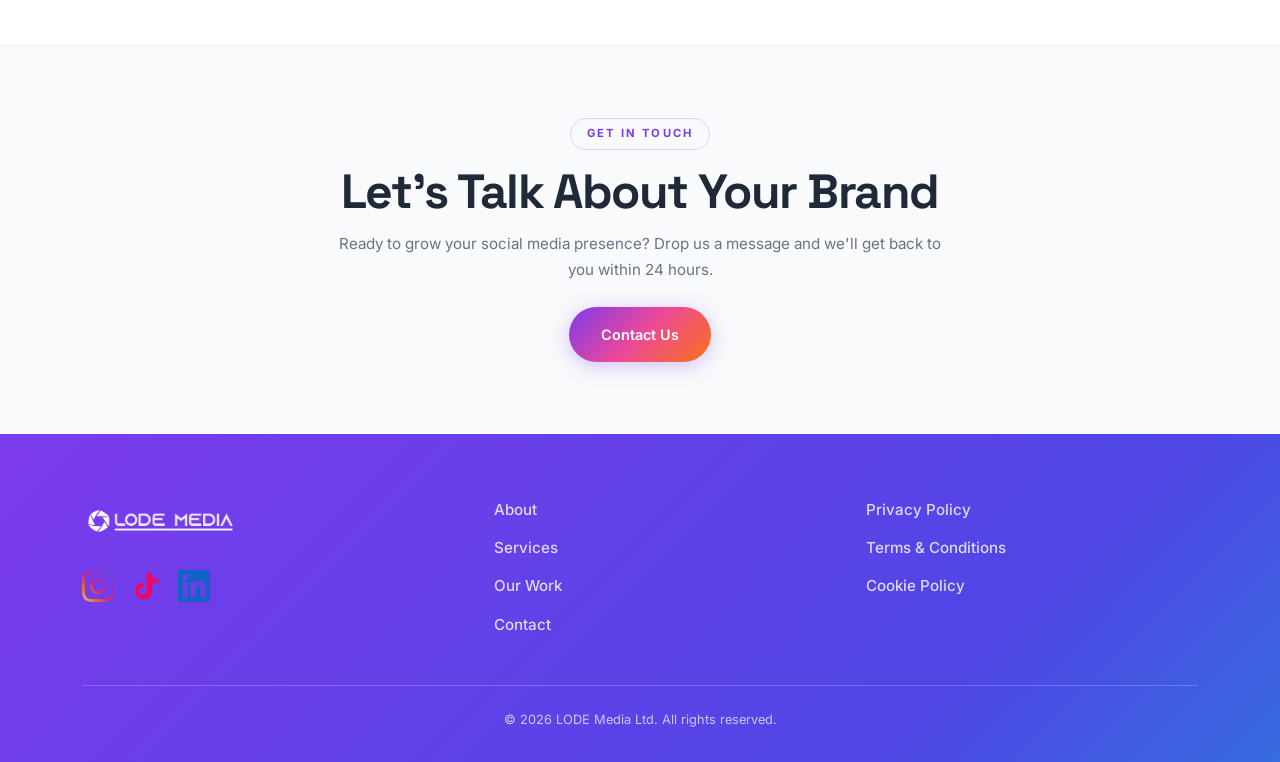
==== commit 82e19dfa: "Social icon aria-labels: @logandeyonggolf for IG/TikTok, Logan Deyong for LinkedIn Was 'Instagram/Ti" ====
--- a/index.html
+++ b/index.html
@@ -300,13 +300,13 @@
         <div class="footer-brand">
           <img src="assets/images/lode-media-logo.png" alt="LODE Media">
           <div class="footer-social-icons">
-            <a href="https://www.instagram.com/logandeyonggolf/" target="_blank" rel="noopener" aria-label="Instagram">
+            <a href="https://www.instagram.com/logandeyonggolf/" target="_blank" rel="noopener" aria-label="@logandeyonggolf on Instagram" title="@logandeyonggolf">
               <svg viewBox="0 0 24 24" width="28" height="28"><defs><linearGradient id="ig-grad" x1="0%" y1="100%" x2="100%" y2="0%"><stop offset="0%" style="stop-color:#feda75"/><stop offset="20%" style="stop-color:#fa7e1e"/><stop offset="45%" style="stop-color:#d62976"/><stop offset="70%" style="stop-color:#962fbf"/><stop offset="100%" style="stop-color:#4f5bd5"/></linearGradient></defs><path fill="url(#ig-grad)" d="M12 2.163c3.204 0 3.584.012 4.85.07 3.252.148 4.771 1.691 4.919 4.919.058 1.265.069 1.645.069 4.849 0 3.205-.012 3.584-.069 4.849-.149 3.225-1.664 4.771-4.919 4.919-1.266.058-1.644.07-4.85.07-3.204 0-3.584-.012-4.849-.07-3.26-.149-4.771-1.699-4.919-4.92-.058-1.265-.07-1.644-.07-4.849 0-3.204.013-3.583.07-4.849.149-3.227 1.664-4.771 4.919-4.919 1.266-.057 1.645-.069 4.849-.069zM12 0C8.741 0 8.333.014 7.053.072 2.695.272.273 2.69.073 7.052.014 8.333 0 8.741 0 12c0 3.259.014 3.668.072 4.948.2 4.358 2.618 6.78 6.98 6.98C8.333 23.986 8.741 24 12 24c3.259 0 3.668-.014 4.948-.072 4.354-.2 6.782-2.618 6.979-6.98.059-1.28.073-1.689.073-4.948 0-3.259-.014-3.667-.072-4.947-.196-4.354-2.617-6.78-6.979-6.98C15.668.014 15.259 0 12 0zm0 5.838a6.162 6.162 0 100 12.324 6.162 6.162 0 000-12.324zM12 16a4 4 0 110-8 4 4 0 010 8zm6.406-11.845a1.44 1.44 0 100 2.881 1.44 1.44 0 000-2.881z"/></svg>
             </a>
-            <a href="https://www.tiktok.com/@logandeyonggolf" target="_blank" rel="noopener" aria-label="TikTok">
+            <a href="https://www.tiktok.com/@logandeyonggolf" target="_blank" rel="noopener" aria-label="@logandeyonggolf on TikTok" title="@logandeyonggolf">
               <svg viewBox="0 0 24 24" width="28" height="28"><path fill="#FF004F" d="M19.59 6.69a4.83 4.83 0 0 1-3.77-4.25V2h-3.45v13.67a2.89 2.89 0 0 1-5.2 1.74 2.89 2.89 0 0 1 2.31-4.64 2.93 2.93 0 0 1 .88.13V9.4a6.84 6.84 0 0 0-1-.05A6.33 6.33 0 0 0 5.8 20.1a6.34 6.34 0 0 0 10.86-4.43v-7a8.16 8.16 0 0 0 4.77 1.52v-3.4a4.85 4.85 0 0 1-1.84-.1z"/></svg>
             </a>
-            <a href="https://www.linkedin.com/in/logan-deyong-38a0991ba/" target="_blank" rel="noopener" aria-label="LinkedIn">
+            <a href="https://www.linkedin.com/in/logan-deyong-38a0991ba/" target="_blank" rel="noopener" aria-label="Logan Deyong on LinkedIn" title="Logan Deyong">
               <svg viewBox="0 0 24 24" width="28" height="28"><path fill="#0A66C2" d="M20.447 20.452h-3.554v-5.569c0-1.328-.027-3.037-1.852-3.037-1.853 0-2.136 1.445-2.136 2.939v5.667H9.351V9h3.414v1.561h.046c.477-.9 1.637-1.85 3.37-1.85 3.601 0 4.267 2.37 4.267 5.455v6.286zM5.337 7.433a2.062 2.062 0 01-2.063-2.065 2.064 2.064 0 112.063 2.065zm1.782 13.019H3.555V9h3.564v11.452zM22.225 0H1.771C.792 0 0 .774 0 1.729v20.542C0 23.227.792 24 1.771 24h20.451C23.2 24 24 23.227 24 22.271V1.729C24 .774 23.2 0 22.222 0h.003z"/></svg>
             </a>
           </div>
